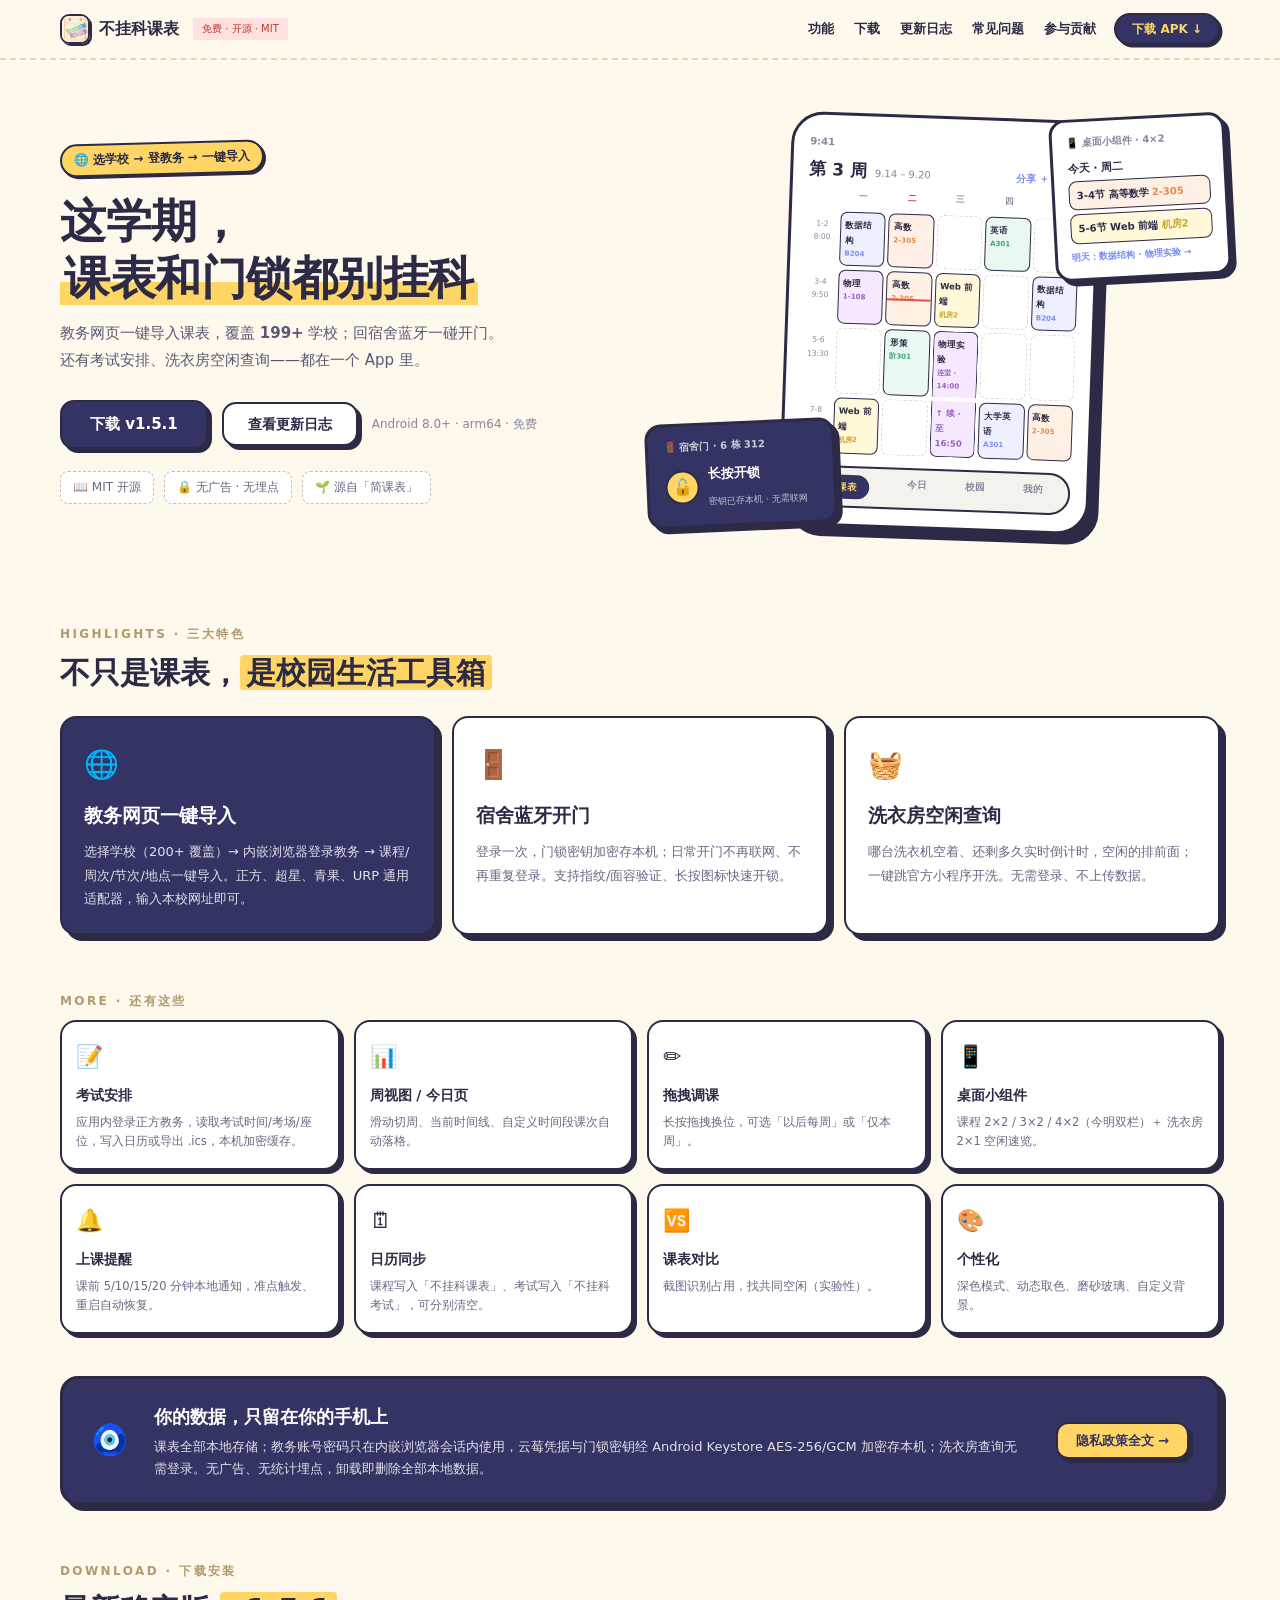
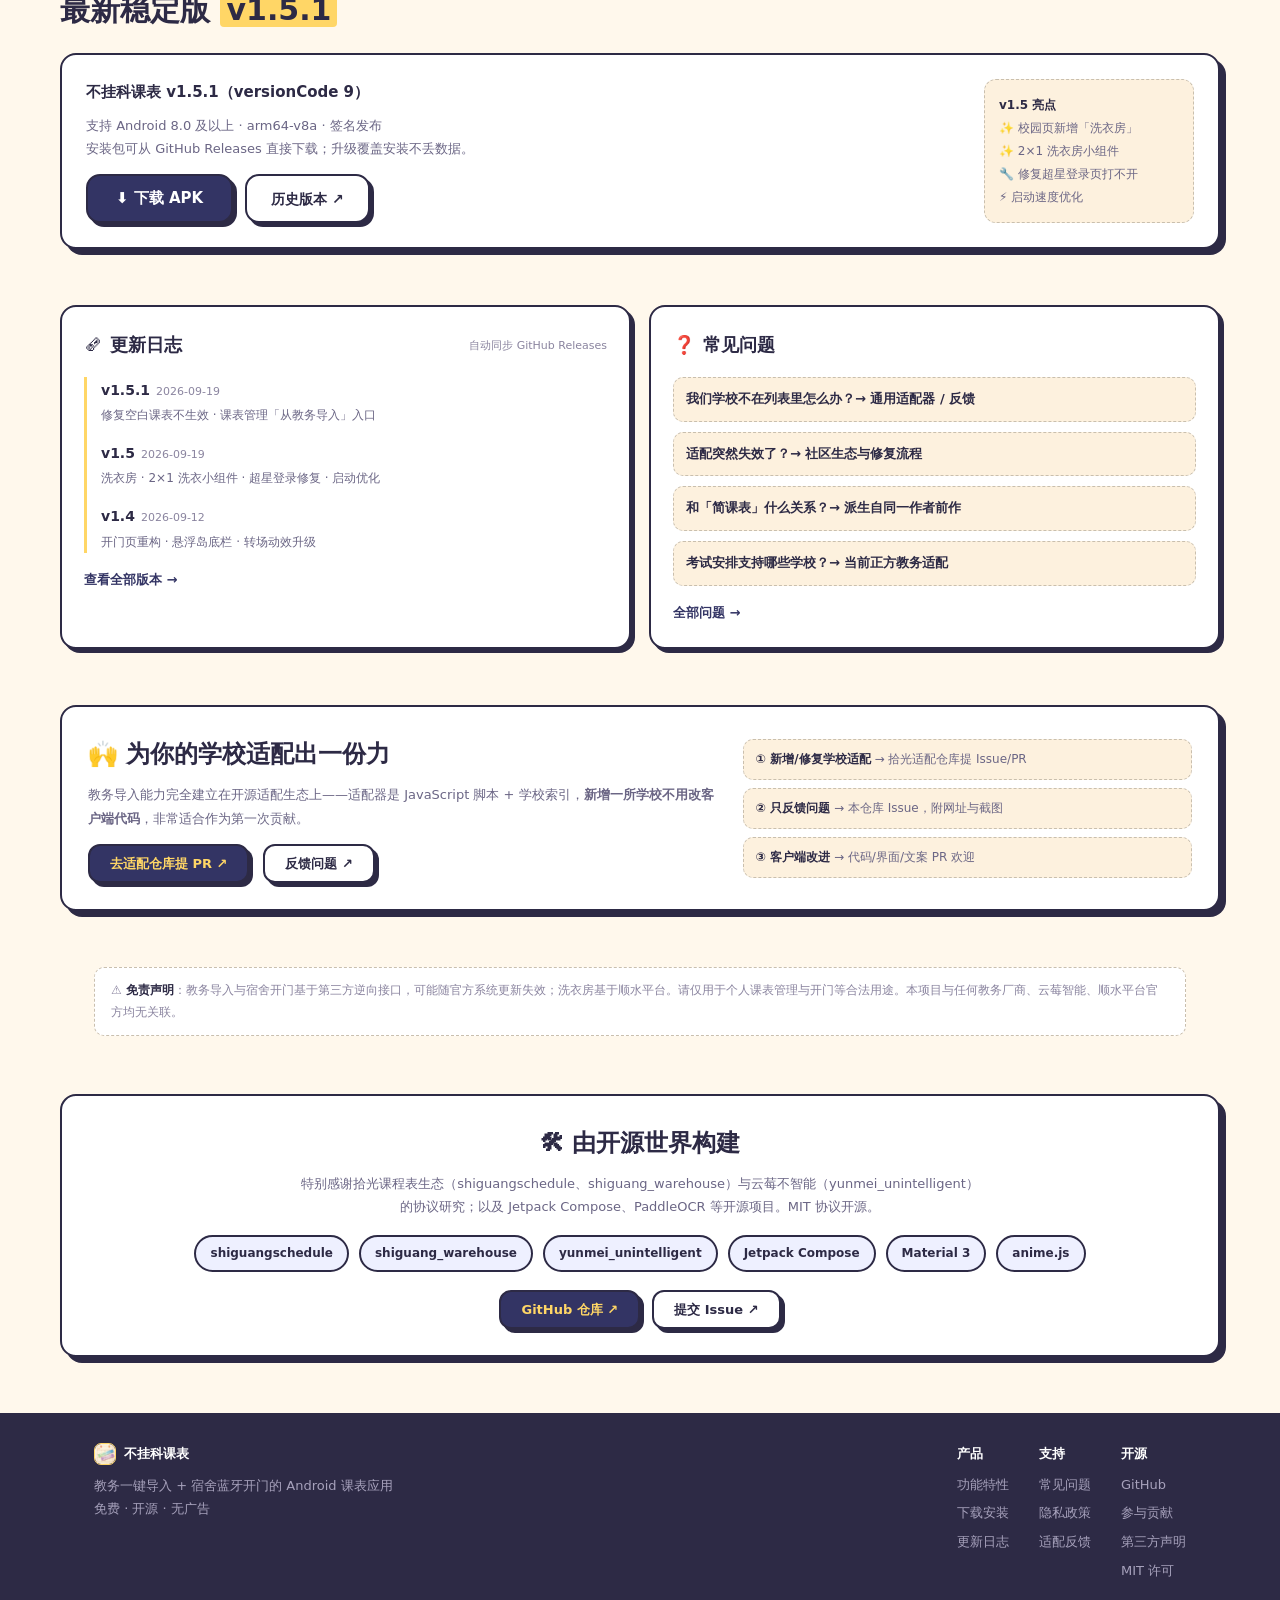
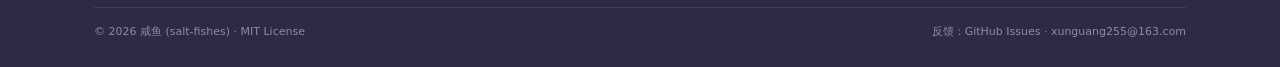
==== website/index.html @ 6c69425f "fix(website): 入场动画顺序修复——弃用 v4 Timeline，改 anime.animate 分组编排 - 实测 createTimeline 子动画不自动播放：页面空白 2s 后被兜" ====
<!DOCTYPE html>
<html lang="zh-CN">
<head>
<meta charset="utf-8">
<meta name="viewport" content="width=device-width, initial-scale=1">
<title>不挂科课表 — 教务一键导入 + 宿舍蓝牙开门的 Android 课表应用</title>
<meta name="description" content="不挂科课表：选学校、登教务、一键导入课表（200+ 学校），宿舍蓝牙开门、考试安排、洗衣房空闲查询。免费开源，无广告无埋点，数据只留在你的手机上。">
<meta property="og:title" content="不挂科课表 — 课表和门锁都别挂科">
<meta property="og:description" content="教务网页一键导入 + 宿舍蓝牙开门 + 洗衣房/考试安排。免费开源的 Android 课表应用。">
<meta property="og:type" content="website">
<meta name="theme-color" content="#333464">
<link rel="icon" type="image/png" href="assets/img/icon-192.png?v=2">
<link rel="apple-touch-icon" href="assets/img/icon-192.png?v=2">
<link rel="stylesheet" href="assets/css/main.css?v=2">
<script>if(!matchMedia('(prefers-reduced-motion: reduce)').matches){document.documentElement.classList.add('js-anim');setTimeout(function(){if(!window.__siteReady)document.documentElement.classList.remove('js-anim')},5000)}</script>
</head>
<body>

<!-- ===== 导航 ===== -->
<header class="nav">
  <div class="wrap nav-inner">
    <a class="logo" href="index.html">
      <img src="assets/img/icon-192.png?v=2" alt="不挂科课表图标" width="30" height="30">
      不挂科课表
    </a>
    <span class="badge-red">免费 · 开源 · MIT</span>
    <button class="nav-burger" id="navBurger" aria-label="打开菜单" aria-expanded="false">菜单</button>
    <nav class="nav-links" id="navLinks">
      <a href="#features">功能</a>
      <a href="#download">下载</a>
      <a href="changelog.html">更新日志</a>
      <a href="faq.html">常见问题</a>
      <a href="#contribute">参与贡献</a>
    </nav>
    <a class="btn btn-nav nav-cta" href="#download">下载 APK ↓</a>
  </div>
</header>

<main>
<!-- ===== Hero ===== -->
<section class="wrap hero">
  <div class="hero-copy">
    <span class="badge anim" id="heroBadge">🌐 选学校 → 登教务 → 一键导入</span>
    <h1 class="hero-title">
      <span class="anim" style="display:block">这学期，</span>
      <span class="anim" style="display:block"><span class="hl-pen">课表和门锁都别挂科</span></span>
    </h1>
    <p class="hero-desc anim">教务网页一键导入课表，覆盖 <strong data-count="200">200+</strong> 学校；回宿舍蓝牙一碰开门。<br>
      还有考试安排、洗衣房空闲查询——都在一个 App 里。</p>
    <div class="hero-cta anim">
      <a class="btn btn-primary" href="https://github.com/salt-fishes/buguake-timetable/releases/latest" data-latest-download>下载 v1.5.1</a>
      <a class="btn" href="changelog.html">查看更新日志</a>
      <span class="hero-note">Android 8.0+ · arm64 · 免费</span>
    </div>
    <div class="hero-chips anim">
      <span class="chip">📖 MIT 开源</span>
      <span class="chip">🔒 无广告 · 无埋点</span>
      <span class="chip">🌱 源自「简课表」</span>
    </div>
  </div>

  <div class="hero-art">
    <!-- 大手机 · 周视图 -->
    <div class="phone anim" id="heroPhone" aria-hidden="true">
      <div class="phone-status"><span>9:41</span><span>📶 🔋</span></div>
      <div class="phone-head">
        <span class="phone-week">第 3 周</span>
        <span class="phone-date">9.14 – 9.20</span>
        <span class="phone-tools">分享 ＋ 周次 ▾</span>
      </div>
      <div class="pg-row pg-head" style="margin-bottom:6px">
        <span></span><span>一</span><span><b>二</b></span><span>三</span><span>四</span><span>五</span>
      </div>
      <div class="phone-grid">
        <div class="pg-row">
          <span class="pg-axis">1-2<br>8:00</span>
          <span class="pg-cell pg-blue">数据结构<small>B204</small></span>
          <span class="pg-cell pg-orange">高数<small>2-305</small></span>
          <span class="pg-cell pg-empty"></span>
          <span class="pg-cell pg-green">英语<small>A301</small></span>
          <span class="pg-cell pg-empty"></span>
        </div>
        <div class="pg-row">
          <span class="pg-axis">3-4<br>9:50</span>
          <span class="pg-cell pg-purple">物理<small>1-108</small></span>
          <span class="pg-cell pg-orange">高数<i class="pg-now"></i><small>2-305</small></span>
          <span class="pg-cell pg-yellow">Web 前端<small>机房2</small></span>
          <span class="pg-cell pg-empty"></span>
          <span class="pg-cell pg-blue">数据结构<small>B204</small></span>
        </div>
        <div class="pg-row">
          <span class="pg-axis">5-6<br>13:30</span>
          <span class="pg-cell pg-empty"></span>
          <span class="pg-cell pg-green">形策<small>阶301</small></span>
          <span class="pg-cell pg-purple pg-cont-top">物理实验<small>连堂 · 14:00</small></span>
          <span class="pg-cell pg-empty"></span>
          <span class="pg-cell pg-empty"></span>
        </div>
        <div class="pg-row">
          <span class="pg-axis">7-8<br>15:20</span>
          <span class="pg-cell pg-yellow">Web 前端<small>机房2</small></span>
          <span class="pg-cell pg-empty"></span>
          <span class="pg-cell pg-purple pg-cont-bot">↑ 续 · 至 16:50</span>
          <span class="pg-cell pg-blue">大学英语<small>A301</small></span>
          <span class="pg-cell pg-orange">高数<small>2-305</small></span>
        </div>
      </div>
      <div class="phone-tabs">
        <span class="on">课表</span><span>今日</span><span>校园</span><span>我的</span>
      </div>
    </div>

    <!-- 悬浮：桌面小组件 -->
    <aside class="float-card float-widget anim" id="heroWidget" aria-hidden="true">
      <div class="fw-label">📱 桌面小组件 · 4×2</div>
      <div class="fw-day">今天 · 周二</div>
      <div class="fw-course pg-orange">3-4节 高等数学 <span style="color:var(--c-orange-fg)">2-305</span></div>
      <div class="fw-course pg-yellow">5-6节 Web 前端 <span style="color:var(--c-yellow-fg)">机房2</span></div>
      <div class="fw-more">明天：数据结构 · 物理实验 →</div>
    </aside>

    <!-- 悬浮：蓝牙开门 -->
    <aside class="float-card float-door anim" id="heroDoor" aria-hidden="true">
      <div class="fd-label">🚪 宿舍门 · 6 栋 312</div>
      <div class="fd-row">
        <span class="fd-icon">🔓</span>
        <span>
          <span class="fd-title">长按开锁</span><br>
          <span class="fd-sub">密钥已存本机 · 无需联网</span>
        </span>
      </div>
    </aside>
  </div>
</section>

<!-- ===== 三大特色 ===== -->
<section class="wrap section" id="features">
  <p class="eyebrow anim">HIGHLIGHTS · 三大特色</p>
  <h2 class="h2 anim">不只是课表，<span class="mark">是校园生活工具箱</span></h2>
  <div class="hl-grid">
    <article class="hl-card sticker sticker-lg main anim">
      <div class="icon">🌐</div>
      <h3>教务网页一键导入</h3>
      <p>选择学校（200+ 覆盖）→ 内嵌浏览器登录教务 → 课程/周次/节次/地点一键导入。正方、超星、青果、URP 通用适配器，输入本校网址即可。</p>
    </article>
    <article class="hl-card sticker sticker-lg anim">
      <div class="icon">🚪</div>
      <h3>宿舍蓝牙开门</h3>
      <p>登录一次，门锁密钥加密存本机；日常开门不再联网、不再重复登录。支持指纹/面容验证、长按图标快速开锁。</p>
    </article>
    <article class="hl-card sticker sticker-lg anim">
      <div class="icon">🧺</div>
      <h3>洗衣房空闲查询</h3>
      <p>哪台洗衣机空着、还剩多久实时倒计时，空闲的排前面；一键跳官方小程序开洗。无需登录、不上传数据。</p>
    </article>
  </div>
</section>

<!-- ===== 更多功能 ===== -->
<section class="wrap section">
  <p class="eyebrow anim">MORE · 还有这些</p>
  <div class="feat-grid">
    <article class="feat sticker anim"><div class="icon">📝</div><h3>考试安排</h3>
      <p>应用内登录正方教务，读取考试时间/考场/座位，写入日历或导出 .ics，本机加密缓存。</p></article>
    <article class="feat sticker anim"><div class="icon">📊</div><h3>周视图 / 今日页</h3>
      <p>滑动切周、当前时间线、自定义时间段课次自动落格。</p></article>
    <article class="feat sticker anim"><div class="icon">✏️</div><h3>拖拽调课</h3>
      <p>长按拖拽换位，可选「以后每周」或「仅本周」。</p></article>
    <article class="feat sticker anim"><div class="icon">📱</div><h3>桌面小组件</h3>
      <p>课程 2×2 / 3×2 / 4×2（今明双栏）＋ 洗衣房 2×1 空闲速览。</p></article>
    <article class="feat sticker anim"><div class="icon">🔔</div><h3>上课提醒</h3>
      <p>课前 5/10/15/20 分钟本地通知，准点触发、重启自动恢复。</p></article>
    <article class="feat sticker anim"><div class="icon">🗓</div><h3>日历同步</h3>
      <p>课程写入「不挂科课表」、考试写入「不挂科考试」，可分别清空。</p></article>
    <article class="feat sticker anim"><div class="icon">🆚</div><h3>课表对比</h3>
      <p>截图识别占用，找共同空闲（实验性）。</p></article>
    <article class="feat sticker anim"><div class="icon">🎨</div><h3>个性化</h3>
      <p>深色模式、动态取色、磨砂玻璃、自定义背景。</p></article>
  </div>

  <!-- 隐私横幅 -->
  <div class="privacy-band anim">
    <div class="icon">🧿</div>
    <div class="pb-body">
      <h3>你的数据，只留在你的手机上</h3>
      <p>课表全部本地存储；教务账号密码只在内嵌浏览器会话内使用，云莓凭据与门锁密钥经 Android Keystore AES-256/GCM 加密存本机；洗衣房查询无需登录。无广告、无统计埋点，卸载即删除全部本地数据。</p>
    </div>
    <a class="btn" href="privacy.html">隐私政策全文 →</a>
  </div>
</section>

<!-- ===== 下载 ===== -->
<section class="wrap section" id="download">
  <p class="eyebrow anim">DOWNLOAD · 下载安装</p>
  <h2 class="h2 anim">最新稳定版 <span class="ver-badge" data-latest-badge>v1.5.1</span></h2>
  <div class="dl-card sticker sticker-lg anim">
    <div class="dl-main">
      <p class="dl-title">不挂科课表 <span data-latest-text>v1.5.1</span>（versionCode 9）</p>
      <p class="dl-desc">支持 Android 8.0 及以上 · arm64-v8a · 签名发布<br>
        安装包可从 GitHub Releases 直接下载；升级覆盖安装不丢数据。</p>
      <div class="dl-actions">
        <a class="btn btn-primary" href="https://github.com/salt-fishes/buguake-timetable/releases/latest" data-latest-download>⬇ 下载 APK</a>
        <a class="btn" href="https://github.com/salt-fishes/buguake-timetable/releases">历史版本 ↗</a>
      </div>
    </div>
    <aside class="dl-notes">
      <b>v1.5 亮点</b><br>
      ✨ 校园页新增「洗衣房」<br>
      ✨ 2×1 洗衣房小组件<br>
      🔧 修复超星登录页打不开<br>
      ⚡ 启动速度优化
    </aside>
  </div>
</section>

<!-- ===== 更新日志 + FAQ ===== -->
<section class="wrap section" id="changelog">
  <div class="duo">
    <div class="panel sticker anim">
      <div class="panel-head"><span class="icon">🗞</span><h3>更新日志</h3><span class="meta">自动同步 GitHub Releases</span></div>
      <div class="log-list" id="logPreview">
        <div class="log-item"><span class="ver">v1.5.1</span><span class="date">2026-09-19</span>
          <div class="desc">修复空白课表不生效 · 课表管理「从教务导入」入口</div></div>
        <div class="log-item"><span class="ver">v1.5</span><span class="date">2026-09-19</span>
          <div class="desc">洗衣房 · 2×1 洗衣小组件 · 超星登录修复 · 启动优化</div></div>
        <div class="log-item"><span class="ver">v1.4</span><span class="date">2026-09-12</span>
          <div class="desc">开门页重构 · 悬浮岛底栏 · 转场动效升级</div></div>
      </div>
      <a class="more-link" href="changelog.html">查看全部版本 →</a>
    </div>

    <div class="panel sticker anim">
      <div class="panel-head"><span class="icon">❓</span><h3>常见问题</h3></div>
      <div class="faq-mini">
        <a class="q" href="faq.html#q1">我们学校不在列表里怎么办？→ 通用适配器 / 反馈</a>
        <a class="q" href="faq.html#q2">适配突然失效了？→ 社区生态与修复流程</a>
        <a class="q" href="faq.html#q3">和「简课表」什么关系？→ 派生自同一作者前作</a>
        <a class="q" href="faq.html#q6">考试安排支持哪些学校？→ 当前正方教务适配</a>
      </div>
      <a class="more-link" href="faq.html">全部问题 →</a>
    </div>
  </div>
</section>

<!-- ===== 参与贡献 ===== -->
<section class="wrap section" id="contribute">
  <div class="contribute sticker sticker-lg anim">
    <div class="contribute-inner">
      <div class="contribute-copy">
        <h2>🙌 为你的学校适配出一份力</h2>
        <p>教务导入能力完全建立在开源适配生态上——适配器是 JavaScript 脚本 + 学校索引，<strong>新增一所学校不用改客户端代码</strong>，非常适合作为第一次贡献。</p>
        <div class="hero-cta">
          <a class="btn btn-primary btn-sm" href="https://github.com/XingHeYuZhuan/shiguang_warehouse" style="color:var(--hl)">去适配仓库提 PR ↗</a>
          <a class="btn btn-sm" href="https://github.com/salt-fishes/buguake-timetable/issues">反馈问题 ↗</a>
        </div>
      </div>
      <div class="contribute-steps">
        <div class="step"><b>① 新增/修复学校适配</b> → 拾光适配仓库提 Issue/PR</div>
        <div class="step"><b>② 只反馈问题</b> → 本仓库 Issue，附网址与截图</div>
        <div class="step"><b>③ 客户端改进</b> → 代码/界面/文案 PR 欢迎</div>
      </div>
    </div>
  </div>
</section>

<!-- ===== 免责声明 ===== -->
<section class="wrap" style="padding-top:34px">
  <p class="disclaimer anim">⚠️ <b>免责声明</b>：教务导入与宿舍开门基于第三方逆向接口，可能随官方系统更新失效；洗衣房基于顺水平台。请仅用于个人课表管理与开门等合法用途。本项目与任何教务厂商、云莓智能、顺水平台官方均无关联。</p>
</section>

<!-- ===== 开源致谢 ===== -->
<section class="wrap section" id="about">
  <div class="credits-card sticker sticker-lg anim">
    <h2>🛠 由开源世界构建</h2>
    <p>特别感谢拾光课程表生态（shiguangschedule、shiguang_warehouse）与云莓不智能（yunmei_unintelligent）的协议研究；以及 Jetpack Compose、PaddleOCR 等开源项目。MIT 协议开源。</p>
    <div class="credit-chips">
      <a href="https://github.com/XingHeYuZhuan/shiguangschedule" target="_blank" rel="noopener">shiguangschedule</a>
      <a href="https://github.com/XingHeYuZhuan/shiguang_warehouse" target="_blank" rel="noopener">shiguang_warehouse</a>
      <a href="https://github.com/zxy19/yunmei_unintelligent" target="_blank" rel="noopener">yunmei_unintelligent</a>
      <span>Jetpack Compose</span><span>Material 3</span><span>anime.js</span>
    </div>
    <div class="credits-actions">
      <a class="btn btn-primary btn-sm" href="https://github.com/salt-fishes/buguake-timetable">GitHub 仓库 ↗</a>
      <a class="btn btn-sm" href="https://github.com/salt-fishes/buguake-timetable/issues">提交 Issue ↗</a>
    </div>
  </div>
</section>
</main>

<!-- ===== 页脚 ===== -->
<footer class="footer">
  <div class="wrap">
    <div class="footer-grid">
      <div class="footer-brand">
        <div class="name"><img src="assets/img/icon-192.png?v=2" alt="">不挂科课表</div>
        <p>教务一键导入 + 宿舍蓝牙开门的 Android 课表应用<br>免费 · 开源 · 无广告</p>
      </div>
      <div class="footer-col"><b>产品</b>
        <a href="#features">功能特性</a><a href="#download">下载安装</a><a href="changelog.html">更新日志</a>
      </div>
      <div class="footer-col"><b>支持</b>
        <a href="faq.html">常见问题</a><a href="privacy.html">隐私政策</a><a href="https://github.com/salt-fishes/buguake-timetable/issues">适配反馈</a>
      </div>
      <div class="footer-col"><b>开源</b>
        <a href="https://github.com/salt-fishes/buguake-timetable">GitHub</a><a href="#contribute">参与贡献</a>
        <a href="https://github.com/salt-fishes/buguake-timetable/blob/main/THIRD_PARTY_NOTICES.md">第三方声明</a>
        <a href="https://github.com/salt-fishes/buguake-timetable/blob/main/LICENSE">MIT 许可</a>
      </div>
    </div>
    <div class="footer-bottom">
      <span>© 2026 咸鱼 (salt-fishes) · MIT License</span>
      <span>反馈：GitHub Issues · <a href="mailto:xunguang255@163.com">xunguang255@163.com</a></span>
    </div>
  </div>
</footer>

<script src="assets/js/anime.min.js?v=4.5.0"></script>
<script src="assets/js/main.js?v=4"></script>
</body>
</html>
---- website/assets/css/main.css ----
/* 不挂科课表 官网 · 校园贴纸风设计系统
   token 与组件规范见 docs/superpowers/specs/2026-09-23-buguake-website-design.md §3 */
:root {
  --paper: #fff8ec;
  --paper-2: #fdf1de;
  --ink: #2d2a45;
  --brand: #333464;
  --hl: #ffd666;
  --dim: #6b6685;
  --faint: #8a849f;
  --card: #ffffff;
  --line-soft: #c9bfae;
  --red: #c0392b;

  --c-blue-bg: #eef0ff;   --c-blue-fg: #7c8df0;
  --c-orange-bg: #fff0e6; --c-orange-fg: #e8894a;
  --c-green-bg: #e9f8f1;  --c-green-fg: #3ba57a;
  --c-purple-bg: #f6e9ff; --c-purple-fg: #9a5ec9;
  --c-yellow-bg: #fff9d9; --c-yellow-fg: #c9a227;

  --border-w: 2.5px;
  --shadow: 4px 4px 0 var(--ink);
  --shadow-lg: 6px 6px 0 var(--ink);
  --radius: 16px;
  --font: system-ui, -apple-system, "PingFang SC", "Microsoft YaHei", sans-serif;
}

* { box-sizing: border-box; }
html { scroll-behavior: smooth; }
body {
  margin: 0;
  background: var(--paper);
  color: var(--ink);
  font: 15px/1.75 var(--font);
  -webkit-text-size-adjust: 100%;
  overflow-x: hidden;
}
a { color: inherit; text-decoration: none; }
img { max-width: 100%; display: block; }
strong { font-weight: 800; }

.wrap { max-width: 1160px; margin: 0 auto; padding: 0 34px; }
.section { padding: 46px 0 10px; }

/* ---------- 文字角色 ---------- */
.eyebrow {
  font-size: 12px; font-weight: 800; letter-spacing: .2em;
  color: #b09a6e; margin: 0 0 8px;
}
.h2 { font-size: 30px; font-weight: 900; line-height: 1.3; margin: 0 0 24px; }
.h2 .mark { background: var(--hl); padding: 0 6px; border-radius: 4px; }
.sub { color: var(--dim); font-size: 14px; margin: 6px 0 0; }
.dim { color: var(--dim); }
.faint { color: var(--faint); font-size: 12px; }
.hl-pen {
  background: linear-gradient(transparent 58%, var(--hl) 58%);
  padding: 0 4px;
}

/* ---------- 贴纸组件 ---------- */
.sticker {
  background: var(--card);
  border: var(--border-w) solid var(--ink);
  border-radius: var(--radius);
  box-shadow: var(--shadow);
}
.sticker-lg { box-shadow: var(--shadow-lg); }
.badge {
  display: inline-flex; align-items: center; gap: 6px;
  font-size: 12px; font-weight: 800;
  background: var(--hl); color: var(--ink);
  border: 2px solid var(--ink); border-radius: 99px;
  padding: 4px 12px;
  box-shadow: 2px 2px 0 var(--ink);
  transform: rotate(-1.5deg);
  white-space: nowrap;
}
.badge-red { background: #ffe1e1; color: var(--red); font-size: 10px; padding: 2px 9px; box-shadow: none; border-width: 1.5px; transform: none; }

.btn {
  display: inline-flex; align-items: center; justify-content: center; gap: 6px;
  font-weight: 900; cursor: pointer; user-select: none;
  border: var(--border-w) solid var(--ink); border-radius: 14px;
  padding: 13px 24px; font-size: 14px; line-height: 1;
  box-shadow: var(--shadow); background: var(--card); color: var(--ink);
  transition: transform .15s ease, box-shadow .15s ease;
}
.btn:hover { transform: translateY(-2px); box-shadow: 6px 6px 0 var(--ink); }
.btn:active { transform: translateY(1px) scale(.97); box-shadow: 2px 2px 0 var(--ink); }
.btn-primary { background: var(--brand); color: #fff; font-size: 15px; padding: 15px 28px; }
.btn-nav {
  padding: 8px 16px; font-size: 12px; border-width: 2px;
  background: var(--brand); color: var(--hl); border-radius: 99px;
  box-shadow: 2.5px 2.5px 0 var(--ink);
}
.btn-sm { padding: 11px 20px; font-size: 13px; border-width: 2px; border-radius: 12px; }

/* ---------- 导航 ---------- */
.nav {
  position: sticky; top: 0; z-index: 50;
  background: rgba(255, 248, 236, .94);
  backdrop-filter: blur(6px);
  border-bottom: 2px dashed #e5d5b8;
}
.nav-inner {
  display: flex; align-items: center; gap: 14px;
  padding: 13px 0;
}
.logo { display: flex; align-items: center; gap: 9px; font-weight: 900; font-size: 16px; }
.logo img {
  width: 30px; height: 30px; border-radius: 9px;
  border: 2px solid var(--ink); box-shadow: 2px 2px 0 var(--ink);
}
.nav-links { margin-left: auto; display: flex; gap: 20px; font-size: 13px; font-weight: 700; }
.nav-links a { position: relative; padding: 2px 0; }
.nav-links a:hover { color: var(--brand); }
.nav-links a::after {
  content: ""; position: absolute; left: 0; right: 100%; bottom: -2px; height: 7px;
  background: var(--hl); z-index: -1; transition: right .25s ease;
}
.nav-links a:hover::after { right: 0; }
.nav-cta { margin-left: 4px; }
.nav-burger { display: none; }

/* ---------- Hero ---------- */
.hero { display: flex; gap: 40px; align-items: center; padding: 56px 0 48px; }
.hero-copy { flex: 1; min-width: 0; }
.hero-title {
  font-size: clamp(34px, 4.2vw, 46px); font-weight: 900;
  line-height: 1.22; letter-spacing: -.01em; margin: 18px 0 14px;
}
.hero-desc { font-size: 15px; color: #5b5675; line-height: 1.8; margin: 0 0 26px; max-width: 460px; }
.hero-cta { display: flex; gap: 14px; align-items: center; flex-wrap: wrap; }
.hero-note { font-size: 12px; color: var(--faint); }
.hero-chips { display: flex; gap: 10px; margin-top: 22px; flex-wrap: wrap; font-size: 12px; color: var(--dim); }
.chip {
  background: var(--card); border: 1.5px dashed var(--line-soft);
  padding: 5px 12px; border-radius: 8px;
}

/* Hero 右侧组合 */
.hero-art { flex: 1; position: relative; display: flex; justify-content: center; min-width: 0; }
.phone {
  width: 310px; max-width: 100%;
  background: var(--card);
  border: 3.5px solid var(--ink); border-radius: 32px;
  box-shadow: 10px 10px 0 var(--ink);
  padding: 18px 16px 16px; transform: rotate(2deg);
  position: relative; z-index: 2;
}
.phone-status { display: flex; justify-content: space-between; font-size: 10px; font-weight: 800; color: var(--faint); margin-bottom: 4px; }
.phone-head { display: flex; align-items: baseline; gap: 8px; margin-bottom: 4px; }
.phone-week { font-size: 17px; font-weight: 900; }
.phone-date { font-size: 10px; color: var(--faint); }
.phone-tools { margin-left: auto; font-size: 10px; color: var(--c-blue-fg); font-weight: 800; }
.phone-grid { display: flex; flex-direction: column; gap: 4px; margin-top: 8px; }
.pg-row { display: grid; grid-template-columns: 30px repeat(5, 1fr); gap: 3px; }
.pg-head { font-size: 8.5px; text-align: center; color: var(--faint); font-weight: 800; margin-bottom: 6px; }
.pg-head b { color: var(--red); }
.pg-axis { font-size: 7.5px; color: var(--faint); text-align: center; padding-top: 6px; }
.pg-cell {
  border: 1.5px solid var(--ink); border-radius: 7px;
  padding: 5px 4px; font-size: 8.5px; font-weight: 800; position: relative;
  overflow: hidden;
}
.pg-cell small { display: block; font-weight: 700; }
.pg-empty { border: 1.5px dashed #e0d8c8; background: transparent; }
.pg-blue { background: var(--c-blue-bg); }   .pg-blue small { color: var(--c-blue-fg); }
.pg-orange { background: var(--c-orange-bg); } .pg-orange small { color: var(--c-orange-fg); }
.pg-green { background: var(--c-green-bg); } .pg-green small { color: var(--c-green-fg); }
.pg-purple { background: var(--c-purple-bg); } .pg-purple small { color: var(--c-purple-fg); }
.pg-yellow { background: var(--c-yellow-bg); } .pg-yellow small { color: var(--c-yellow-fg); }
.pg-cont-top { border-bottom: none; border-radius: 7px 7px 0 0; }
.pg-cont-bot { border-top: none; border-radius: 0 0 7px 7px; color: var(--c-purple-fg); }
.pg-now { position: absolute; left: 0; right: 0; top: 50%; height: 2px; background: #e05252; }
.phone-tabs {
  margin-top: 12px; background: #f4f2ec; border: 2px solid var(--ink);
  border-radius: 99px; display: flex; justify-content: space-around;
  padding: 7px 6px; font-size: 9.5px; font-weight: 800; color: var(--faint);
}
.phone-tabs .on { background: var(--brand); color: var(--hl); padding: 4px 12px; border-radius: 99px; }

.float-card { position: absolute; z-index: 3; }
.float-widget {
  top: 0; right: -8px; width: 176px;
  background: var(--card); border: 3px solid var(--ink); border-radius: 16px;
  box-shadow: 5px 5px 0 var(--ink); padding: 12px 14px; transform: rotate(-3deg);
}
.float-widget .fw-label { font-size: 10px; font-weight: 900; color: var(--faint); display: flex; gap: 5px; align-items: center; margin-bottom: 7px; }
.float-widget .fw-day { font-size: 11px; font-weight: 800; margin-bottom: 3px; }
.fw-course {
  border: 1.5px solid var(--ink); border-radius: 8px;
  padding: 5px 7px; font-size: 10px; font-weight: 800; margin-bottom: 4px;
}
.fw-more { margin-top: 6px; font-size: 9px; color: var(--c-blue-fg); font-weight: 800; }

.float-door {
  bottom: 4px; left: -14px; width: 190px;
  background: var(--brand); color: #fff;
  border: 3px solid var(--ink); border-radius: 16px;
  box-shadow: 5px 5px 0 var(--ink); padding: 12px 16px; transform: rotate(-2.5deg);
}
.float-door .fd-label { font-size: 10px; font-weight: 900; opacity: .75; margin-bottom: 5px; }
.fd-row { display: flex; align-items: center; gap: 9px; }
.fd-icon {
  width: 34px; height: 34px; border-radius: 50%;
  background: var(--hl); border: 2px solid var(--ink);
  display: flex; align-items: center; justify-content: center; font-size: 16px;
}
.fd-title { font-size: 13px; font-weight: 900; }
.fd-sub { font-size: 9px; opacity: .7; }

/* ---------- 三大特色 ---------- */
.hl-grid { display: flex; gap: 16px; }
.hl-card { flex: 1; padding: 22px; }
.hl-card .icon { font-size: 28px; margin-bottom: 10px; }
.hl-card h3 { font-size: 19px; font-weight: 900; margin: 0 0 8px; }
.hl-card p { margin: 0; font-size: 13px; line-height: 1.8; color: var(--dim); }
.hl-card.main { background: var(--brand); color: #fff; }
.hl-card.main p { color: rgba(255, 255, 255, .85); }

/* ---------- 功能网格 ---------- */
.feat-grid { display: grid; grid-template-columns: repeat(4, 1fr); gap: 14px; }
.feat { padding: 16px 14px; border-width: 2.5px; box-shadow: var(--shadow); }
.feat .icon { font-size: 22px; margin-bottom: 7px; }
.feat h3 { font-size: 14px; font-weight: 900; margin: 0 0 5px; }
.feat p { margin: 0; font-size: 11.5px; line-height: 1.7; color: var(--dim); }

/* ---------- 隐私横幅 ---------- */
.privacy-band {
  margin-top: 42px; background: var(--brand); color: #fff;
  border: 3px solid var(--ink); border-radius: 18px;
  box-shadow: var(--shadow-lg); padding: 22px 28px;
  display: flex; gap: 26px; align-items: center;
}
.privacy-band .icon { font-size: 30px; }
.privacy-band .pb-body { flex: 1; }
.privacy-band h3 { font-size: 18px; font-weight: 900; margin: 0 0 4px; }
.privacy-band p { margin: 0; font-size: 13px; opacity: .85; line-height: 1.7; }
.privacy-band .btn {
  background: var(--hl); color: var(--brand); white-space: nowrap;
  border-width: 2px; border-radius: 12px; padding: 10px 18px; font-size: 13px;
}

/* ---------- 下载 ---------- */
.dl-card { padding: 24px; display: flex; gap: 24px; align-items: center; }
.dl-main { flex: 1; }
.dl-title { font-size: 15px; font-weight: 900; margin: 0 0 8px; }
.dl-desc { font-size: 13px; color: var(--dim); line-height: 1.8; margin: 0 0 14px; }
.dl-actions { display: flex; gap: 12px; flex-wrap: wrap; }
.dl-notes {
  width: 210px; flex-shrink: 0;
  background: var(--paper-2); border: 1.5px dashed var(--line-soft);
  border-radius: 12px; padding: 14px; font-size: 12px; color: var(--dim); line-height: 1.9;
}
.dl-notes b { color: var(--ink); }
.ver-badge { background: var(--hl); padding: 0 6px; border-radius: 4px; }

/* ---------- 双栏（更新日志 / FAQ 预览） ---------- */
.duo { display: flex; gap: 18px; }
.duo > * { flex: 1; min-width: 0; }
.panel { padding: 22px; border-width: 2.5px; box-shadow: var(--shadow); }
.panel-head { display: flex; align-items: center; gap: 8px; margin-bottom: 16px; }
.panel-head .icon { font-size: 18px; }
.panel-head h3 { font-size: 18px; font-weight: 900; margin: 0; }
.panel-head .meta { margin-left: auto; font-size: 11px; color: var(--faint); }
.log-list { border-left: 3px solid var(--hl); padding-left: 14px; display: flex; flex-direction: column; gap: 14px; }
.log-item .ver { font-size: 14px; font-weight: 900; }
.log-item .date { font-size: 11px; color: var(--faint); font-weight: 400; margin-left: 6px; }
.log-item .desc { font-size: 12px; color: var(--dim); margin-top: 2px; }
.more-link { display: inline-block; margin-top: 16px; font-size: 13px; font-weight: 800; color: var(--brand); }
.more-link:hover { text-decoration: underline; text-decoration-color: var(--hl); text-decoration-thickness: 3px; text-underline-offset: 3px; }

.faq-mini { display: flex; flex-direction: column; gap: 10px; }
.faq-mini .q {
  background: var(--paper-2); border: 1.5px dashed var(--line-soft);
  border-radius: 10px; padding: 10px 12px; font-size: 13px; font-weight: 800;
}

/* ---------- 参与贡献 ---------- */
.contribute { padding: 26px; }
.contribute-inner { display: flex; gap: 26px; align-items: center; }
.contribute-copy { flex: 1.4; }
.contribute-copy h2 { font-size: 24px; font-weight: 900; margin: 0 0 8px; }
.contribute-copy p { font-size: 13px; color: var(--dim); line-height: 1.8; margin: 0 0 14px; }
.contribute-steps { flex: 1; display: flex; flex-direction: column; gap: 8px; font-size: 12px; }
.step {
  background: var(--paper-2); border: 1.5px dashed var(--line-soft);
  border-radius: 10px; padding: 9px 12px; color: var(--dim);
}
.step b { color: var(--ink); }

/* ---------- 免责 / 致谢 ---------- */
.disclaimer {
  font-size: 12px; color: var(--faint);
  background: var(--card); border: 1.5px dashed var(--line-soft);
  border-radius: 10px; padding: 12px 16px; line-height: 1.8;
}
.disclaimer b { color: var(--ink); }

.credits-card { padding: 26px; text-align: center; }
.credits-card h2 { font-size: 24px; font-weight: 900; margin: 0 0 8px; }
.credits-card p { font-size: 13px; color: var(--dim); line-height: 1.8; max-width: 680px; margin: 0 auto 16px; }
.credit-chips { display: flex; gap: 10px; justify-content: center; flex-wrap: wrap; font-size: 12px; font-weight: 800; }
.credit-chips a, .credit-chips span {
  background: var(--c-blue-bg); border: 2px solid var(--ink);
  border-radius: 99px; padding: 6px 14px;
}
.credit-chips a:hover { background: var(--hl); }
.credits-actions { margin-top: 18px; display: flex; gap: 12px; justify-content: center; }
.credits-actions .btn-primary { color: var(--hl); }

/* ---------- 页脚 ---------- */
.footer { margin-top: 46px; background: var(--ink); color: #cfc9e3; padding: 30px 0 26px; font-size: 13px; }
.footer-grid { display: flex; gap: 30px; margin-bottom: 18px; }
.footer-brand { flex: 1; }
.footer-brand .name { font-weight: 900; color: #fff; display: flex; align-items: center; gap: 8px; margin-bottom: 8px; }
.footer-brand .name img { width: 22px; height: 22px; border-radius: 7px; border: 1.5px solid var(--hl); }
.footer-brand p { opacity: .75; line-height: 1.8; margin: 0; }
.footer-col b { display: block; color: #fff; font-weight: 800; margin-bottom: 8px; }
.footer-col a { display: block; opacity: .75; margin-bottom: 6px; }
.footer-col a:hover { opacity: 1; color: var(--hl); }
.footer-bottom {
  border-top: 1px solid rgba(255, 255, 255, .15); padding-top: 14px;
  display: flex; justify-content: space-between; gap: 12px; font-size: 11px; opacity: .6; flex-wrap: wrap;
}

/* ---------- 子页通用 ---------- */
.page-head { padding: 56px 0 8px; }
.page-head h1 { font-size: clamp(30px, 4vw, 40px); font-weight: 900; margin: 14px 0 8px; line-height: 1.25; }
.page-head p { color: var(--dim); margin: 0; max-width: 640px; }
.back-link { font-size: 13px; font-weight: 800; color: var(--brand); }
.back-link:hover { text-decoration: underline; text-decoration-color: var(--hl); text-decoration-thickness: 3px; }

/* FAQ 手风琴 */
.faq-list { display: flex; flex-direction: column; gap: 12px; padding-bottom: 20px; }
details.faq {
  background: var(--card); border: 2.5px solid var(--ink); border-radius: 14px;
  box-shadow: var(--shadow); overflow: hidden;
}
details.faq summary {
  cursor: pointer; list-style: none; user-select: none;
  padding: 15px 18px; font-weight: 800; font-size: 14.5px;
  display: flex; align-items: center; gap: 10px;
}
details.faq summary::-webkit-details-marker { display: none; }
details.faq summary::after {
  content: "+"; margin-left: auto; font-size: 18px; font-weight: 900;
  color: var(--brand); transition: transform .2s ease;
}
details.faq[open] summary::after { transform: rotate(45deg); }
details.faq .a {
  padding: 0 18px 16px; color: var(--dim); font-size: 14px; line-height: 1.85;
}
details.faq .a a { color: var(--brand); font-weight: 700; text-decoration: underline; text-decoration-color: var(--hl); text-decoration-thickness: 3px; text-underline-offset: 2px; }
details.faq .q-idx {
  width: 26px; height: 26px; flex-shrink: 0; border-radius: 8px;
  background: var(--hl); border: 2px solid var(--ink);
  display: flex; align-items: center; justify-content: center;
  font-size: 12px; font-weight: 900;
}

/* 更新日志时间线 */
.timeline { position: relative; padding: 8px 0 30px; }
.timeline::before {
  content: ""; position: absolute; left: 7px; top: 0; bottom: 0;
  width: 4px; background: var(--hl); border-radius: 2px;
  transform-origin: top;
}
.tl-item { position: relative; padding: 0 0 26px 34px; }
.tl-item::before {
  content: ""; position: absolute; left: 0; top: 6px;
  width: 18px; height: 18px; border-radius: 50%;
  background: var(--card); border: 3.5px solid var(--ink);
}
.tl-item .tl-ver { font-size: 17px; font-weight: 900; }
.tl-item .tl-date { font-size: 12px; color: var(--faint); margin-left: 8px; }
.tl-item .tl-src {
  font-size: 10px; font-weight: 800; color: var(--dim);
  background: var(--paper-2); border: 1px dashed var(--line-soft);
  border-radius: 99px; padding: 1px 8px; margin-left: 8px; vertical-align: 2px;
}
.tl-item ul { margin: 8px 0 0; padding-left: 20px; }
.tl-item li { font-size: 13.5px; color: var(--dim); line-height: 1.8; margin-bottom: 4px; }
.tl-item a.tl-link { font-size: 12px; font-weight: 800; color: var(--brand); }
.tl-loading { color: var(--faint); font-size: 14px; padding: 20px 0 40px; }

/* 隐私页 */
.pp { padding-bottom: 30px; max-width: 860px; }
.pp h2 { font-size: 20px; font-weight: 900; color: var(--brand); margin: 34px 0 10px; }
.pp h3 { font-size: 15.5px; font-weight: 800; margin: 20px 0 6px; }
.pp p, .pp li { font-size: 14.5px; color: var(--dim); line-height: 1.9; }
.pp ul, .pp ol { padding-left: 22px; }
.pp strong { color: var(--ink); }
.pp table { width: 100%; border-collapse: collapse; font-size: 13.5px; margin: 12px 0; }
.pp th, .pp td { border: 2px solid var(--ink); padding: 9px 12px; text-align: left; vertical-align: top; }
.pp th { background: var(--hl); font-weight: 900; }
.pp td { background: var(--card); color: var(--dim); }
.pp .pp-note {
  background: var(--paper-2); border: 1.5px dashed var(--line-soft);
  border-radius: 10px; padding: 12px 16px; font-size: 13px; color: var(--dim);
}
.pp .changelog-pp { list-style: none; padding-left: 0; }
.pp .changelog-pp li { border-left: 3px solid var(--hl); padding-left: 12px; margin-bottom: 8px; }

/* ---------- 动画挂载（JS 开启后隐藏，避免无 JS 白屏） ---------- */
.js-anim .anim { opacity: 0; }

/* 卡片悬停（reveal 动画完成后 JS 会清掉 inline transform，交还给这里） */
.hl-card, .feat, .panel, .dl-card, .contribute, .credits-card {
  transition: box-shadow .18s ease, transform .18s ease;
}
.hl-card:hover, .feat:hover, .panel:hover,
.dl-card:hover, .contribute:hover, .credits-card:hover {
  transform: translateY(-2px);
  box-shadow: 6px 6px 0 var(--ink);
}
details.faq { transition: box-shadow .18s ease; }
details.faq:hover { box-shadow: 6px 6px 0 var(--ink); }

/* 更新日志时间线黄线 draw-in（无 JS 时保持完整显示） */
.js-anim .timeline::before { transform: scaleY(0); }
.js-anim .timeline.drawn::before { transform: scaleY(1); transition: transform .7s ease; }

/* ---------- 响应式 ---------- */
@media (max-width: 1023px) {
  .hero { flex-direction: column; align-items: stretch; gap: 56px; padding-top: 40px; }
  .hero-desc { max-width: none; }
  .hero-art { margin-top: 8px; }
  .phone { transform: rotate(0); }
  .float-widget { right: max(0px, calc(50% - 210px)); }
  .float-door { left: max(0px, calc(50% - 210px)); }
  .hl-grid { flex-direction: column; }
  .feat-grid { grid-template-columns: repeat(2, 1fr); }
  .duo { flex-direction: column; }
  .dl-card { flex-direction: column; align-items: stretch; }
  .dl-notes { width: auto; }
  .contribute-inner { flex-direction: column; align-items: stretch; }
  .privacy-band { flex-direction: column; align-items: flex-start; gap: 14px; }
}
@media (max-width: 720px) {
  .wrap { padding: 0 18px; }
  .nav-links { display: none; }
  .nav-links.open {
    display: flex; flex-direction: column; gap: 4px;
    position: absolute; top: 100%; left: 0; right: 0;
    background: var(--paper); border-bottom: 2px dashed #e5d5b8;
    padding: 12px 18px 16px; margin: 0;
  }
  .nav-burger {
    display: inline-flex; margin-left: auto; font-size: 13px; font-weight: 800;
    background: var(--card); border: 2px solid var(--ink); border-radius: 99px;
    padding: 6px 14px; cursor: pointer; box-shadow: 2px 2px 0 var(--ink);
  }
  .nav-cta { display: none; }
  .hero-title { font-size: 32px; }
  .h2 { font-size: 24px; }
  .feat-grid { grid-template-columns: 1fr; }
  .btn, .btn-primary { width: 100%; }
  .hero-cta { flex-direction: column; align-items: stretch; }
  .hero-note { text-align: center; }
  /* 移动端：阴影减半、旋转归零 */
  .sticker, .feat, .panel { box-shadow: 3px 3px 0 var(--ink); }
  .phone { box-shadow: 6px 6px 0 var(--ink); border-width: 3px; width: 280px; }
  .float-widget { transform: rotate(0); width: 150px; right: 0; }
  .float-door { transform: rotate(0); width: 168px; left: 0; }
  .badge { transform: rotate(0); }
  .footer-grid { flex-wrap: wrap; }
  .footer-col { min-width: 120px; }
}

@media (prefers-reduced-motion: reduce) {
  html { scroll-behavior: auto; }
  * { transition: none !important; animation: none !important; }
  .js-anim .anim { opacity: 1 !important; transform: none !important; }
}
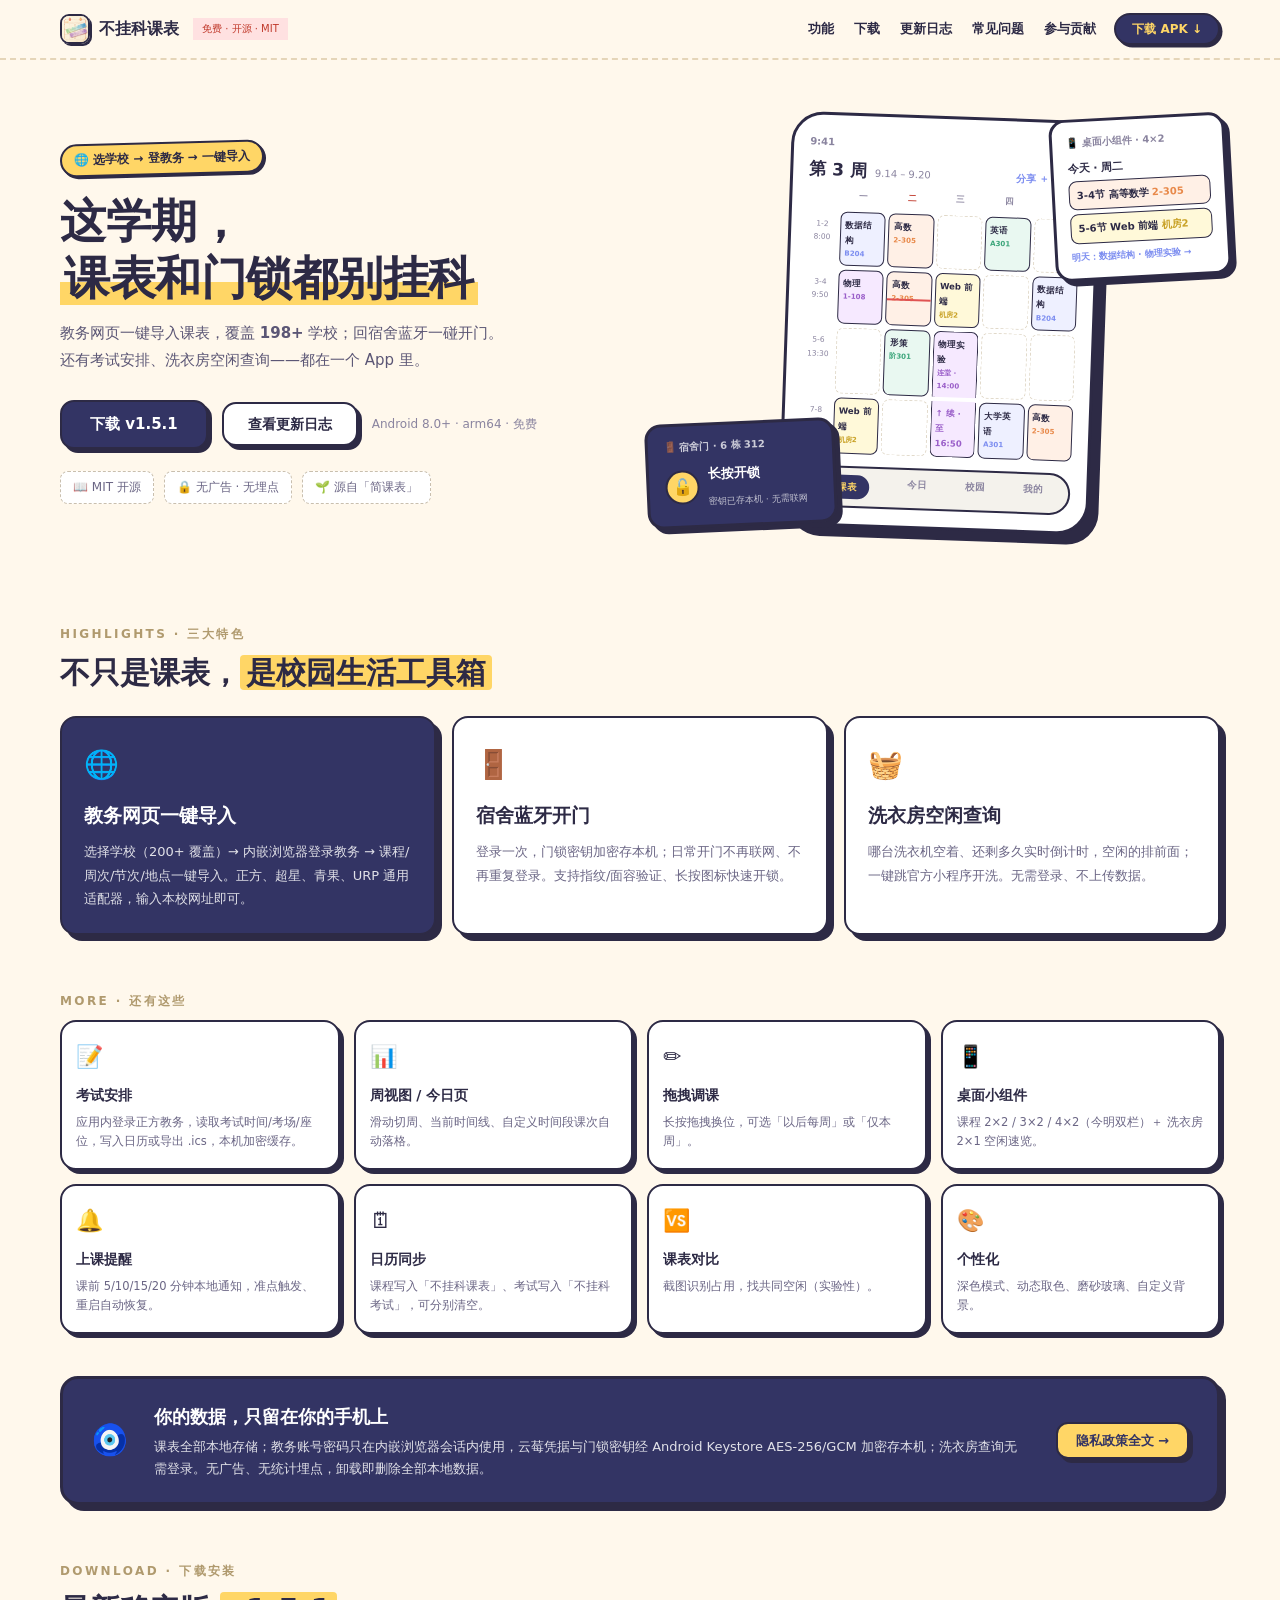
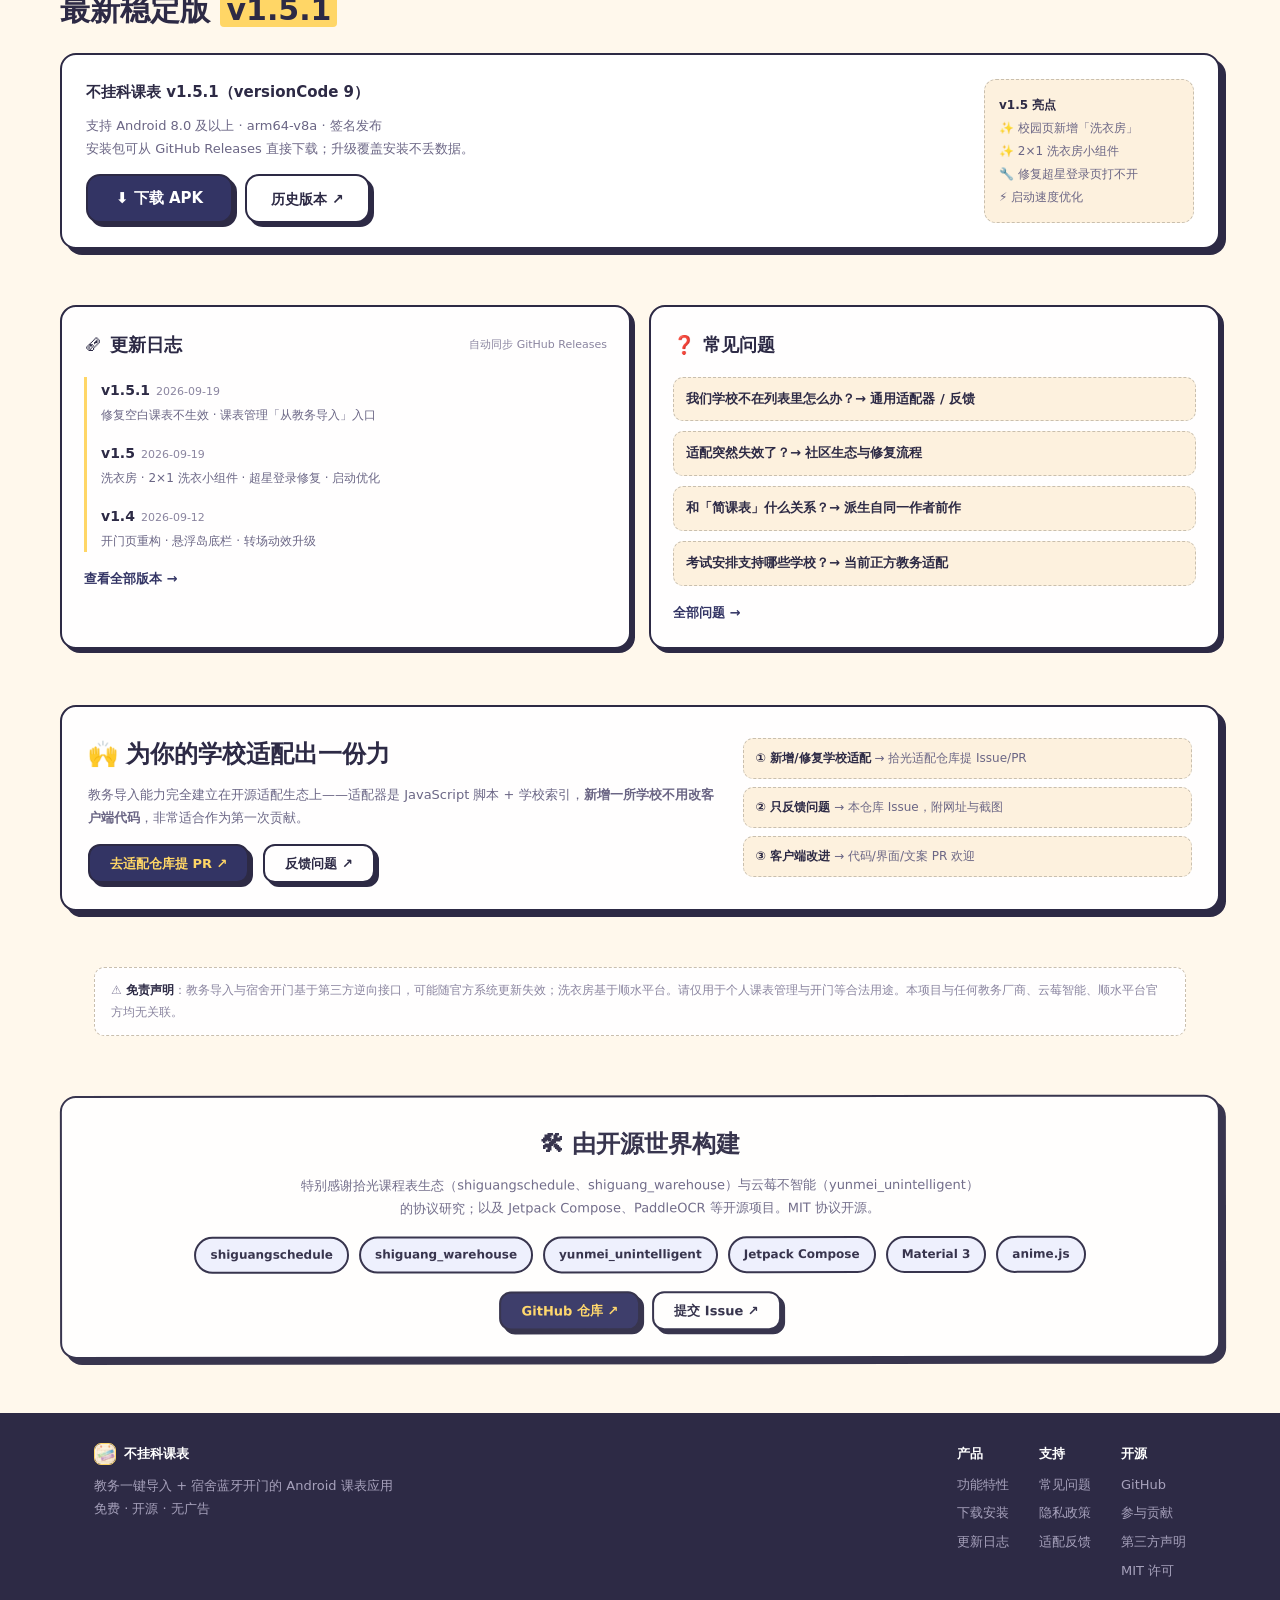
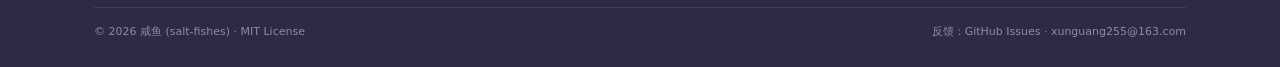
==== commit 70b12993: "fix(website): 滚动入场弃用 IntersectionObserver，改 scroll 轮询——修复大片元素无入场动画 - 实测 23 个滚动元素中 20 个被裸 opacity 直显、" ====
--- a/website/index.html
+++ b/website/index.html
@@ -315,6 +315,6 @@
 </footer>
 
 <script src="assets/js/anime.min.js?v=4.5.0"></script>
-<script src="assets/js/main.js?v=4"></script>
+<script src="assets/js/main.js?v=5"></script>
 </body>
 </html>
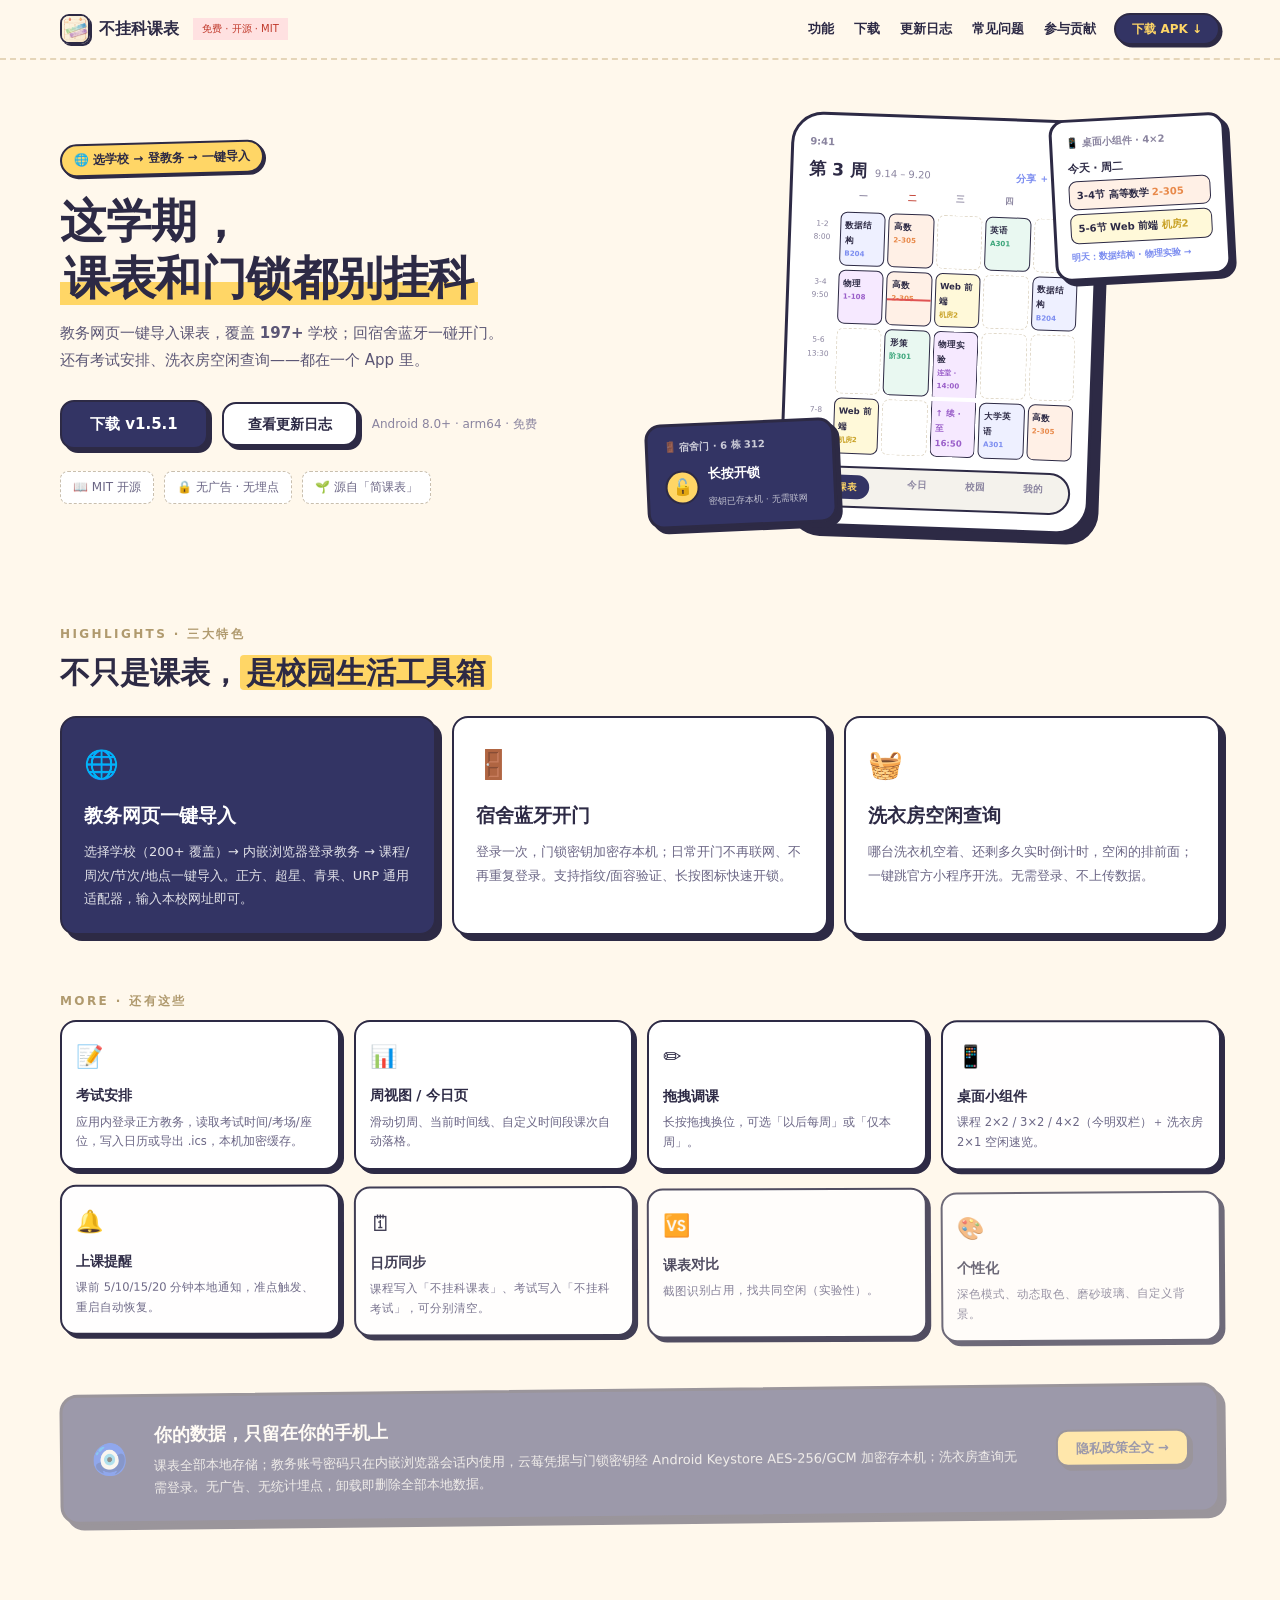
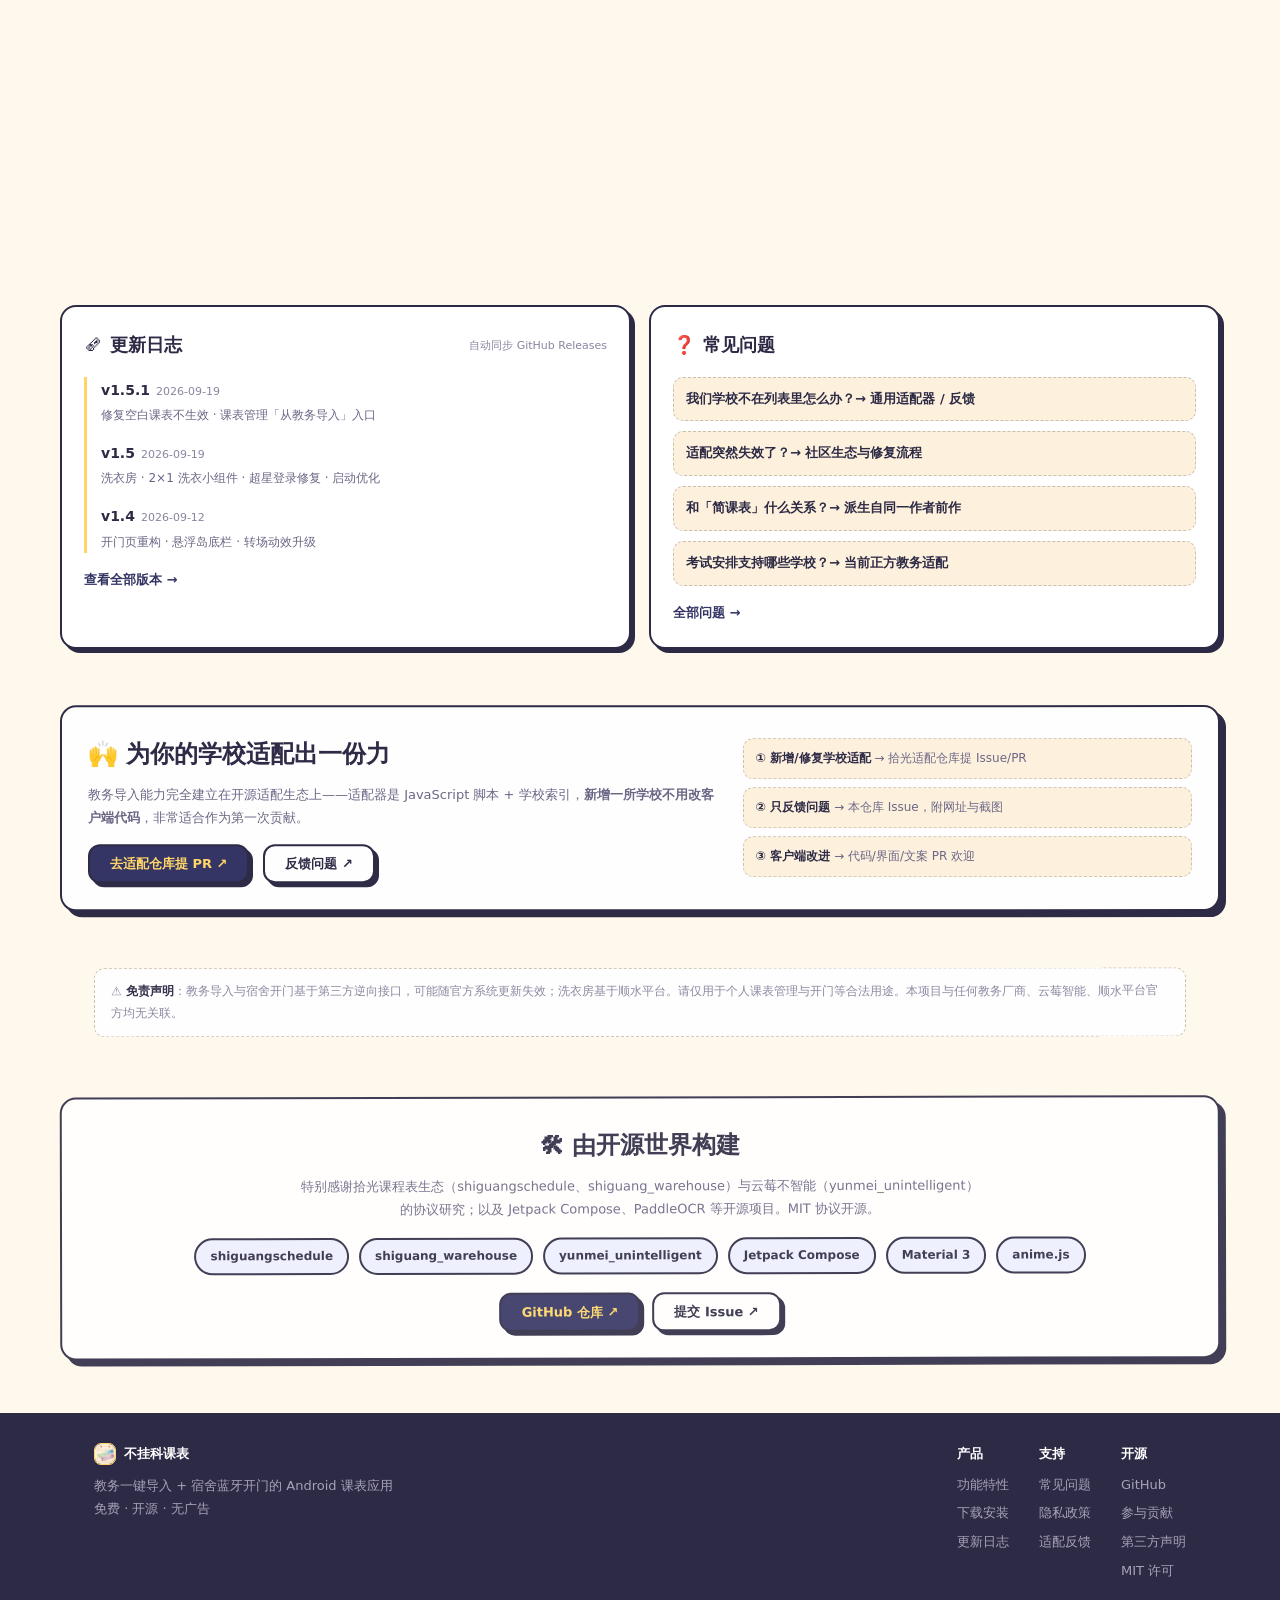
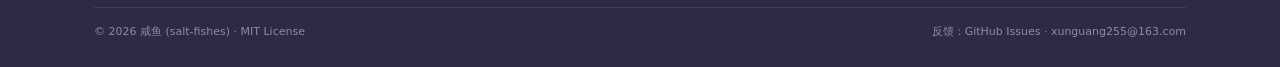
==== commit 5879315c: "fix(website): 手机端布局去堆叠 + 全元素入场动画兜底（v6） - <720px：Hero 两张悬浮卡脱离绝对定位，改为手机贴纸下方顺序排列（实测零重叠零横向溢出）；   导航徽章瘦身、" ====
--- a/website/index.html
+++ b/website/index.html
@@ -11,7 +11,7 @@
 <meta name="theme-color" content="#333464">
 <link rel="icon" type="image/png" href="assets/img/icon-192.png?v=2">
 <link rel="apple-touch-icon" href="assets/img/icon-192.png?v=2">
-<link rel="stylesheet" href="assets/css/main.css?v=2">
+<link rel="stylesheet" href="assets/css/main.css?v=3">
 <script>if(!matchMedia('(prefers-reduced-motion: reduce)').matches){document.documentElement.classList.add('js-anim');setTimeout(function(){if(!window.__siteReady)document.documentElement.classList.remove('js-anim')},5000)}</script>
 </head>
 <body>
@@ -315,6 +315,6 @@
 </footer>
 
 <script src="assets/js/anime.min.js?v=4.5.0"></script>
-<script src="assets/js/main.js?v=5"></script>
+<script src="assets/js/main.js?v=6"></script>
 </body>
 </html>
--- a/website/assets/css/main.css
+++ b/website/assets/css/main.css
@@ -452,18 +452,40 @@
     background: var(--card); border: 2px solid var(--ink); border-radius: 99px;
     padding: 6px 14px; cursor: pointer; box-shadow: 2px 2px 0 var(--ink);
   }
-  .nav-cta { display: none; }
-  .hero-title { font-size: 32px; }
-  .h2 { font-size: 24px; }
-  .feat-grid { grid-template-columns: 1fr; }
+  .nav-cta, .nav-inner .badge-red { display: none; }
+  .hero { gap: 40px; padding-top: 36px; }
+  .hero-title { font-size: 30px; }
+  .h2 { font-size: 24px; margin-bottom: 18px; }
+  .feat-grid { grid-template-columns: 1fr; gap: 16px; }
   .btn, .btn-primary { width: 100%; }
   .hero-cta { flex-direction: column; align-items: stretch; }
   .hero-note { text-align: center; }
+
+  /* 手机端 Hero 右侧：悬浮卡脱离绝对定位、改为手机下方顺序排列，杜绝三块叠压 */
+  .hero-art { flex-direction: column; align-items: center; gap: 16px; margin-top: 0; }
+  .phone { width: min(300px, 100%); transform: rotate(0); }
+  .float-card {
+    position: static; transform: none !important;
+    width: min(300px, 100%); box-shadow: 4px 4px 0 var(--ink);
+  }
+  .float-widget { right: auto; top: auto; }
+  .float-door { left: auto; bottom: auto; }
+
+  /* 区块呼吸感 */
+  .section { padding: 38px 0 8px; }
+  .hl-grid { gap: 16px; }
+  .duo { gap: 16px; }
+  .privacy-band { margin-top: 34px; padding: 18px 18px; }
+  .dl-card, .contribute, .credits-card, .panel { padding: 18px 16px; }
+
+  /* 隐私页表格收紧，防止挤爆 */
+  .pp table { font-size: 12px; }
+  .pp th, .pp td { padding: 6px 8px; }
+  .pp h2 { margin-top: 26px; }
+
   /* 移动端：阴影减半、旋转归零 */
   .sticker, .feat, .panel { box-shadow: 3px 3px 0 var(--ink); }
-  .phone { box-shadow: 6px 6px 0 var(--ink); border-width: 3px; width: 280px; }
-  .float-widget { transform: rotate(0); width: 150px; right: 0; }
-  .float-door { transform: rotate(0); width: 168px; left: 0; }
+  .phone { box-shadow: 6px 6px 0 var(--ink); border-width: 3px; }
   .badge { transform: rotate(0); }
   .footer-grid { flex-wrap: wrap; }
   .footer-col { min-width: 120px; }
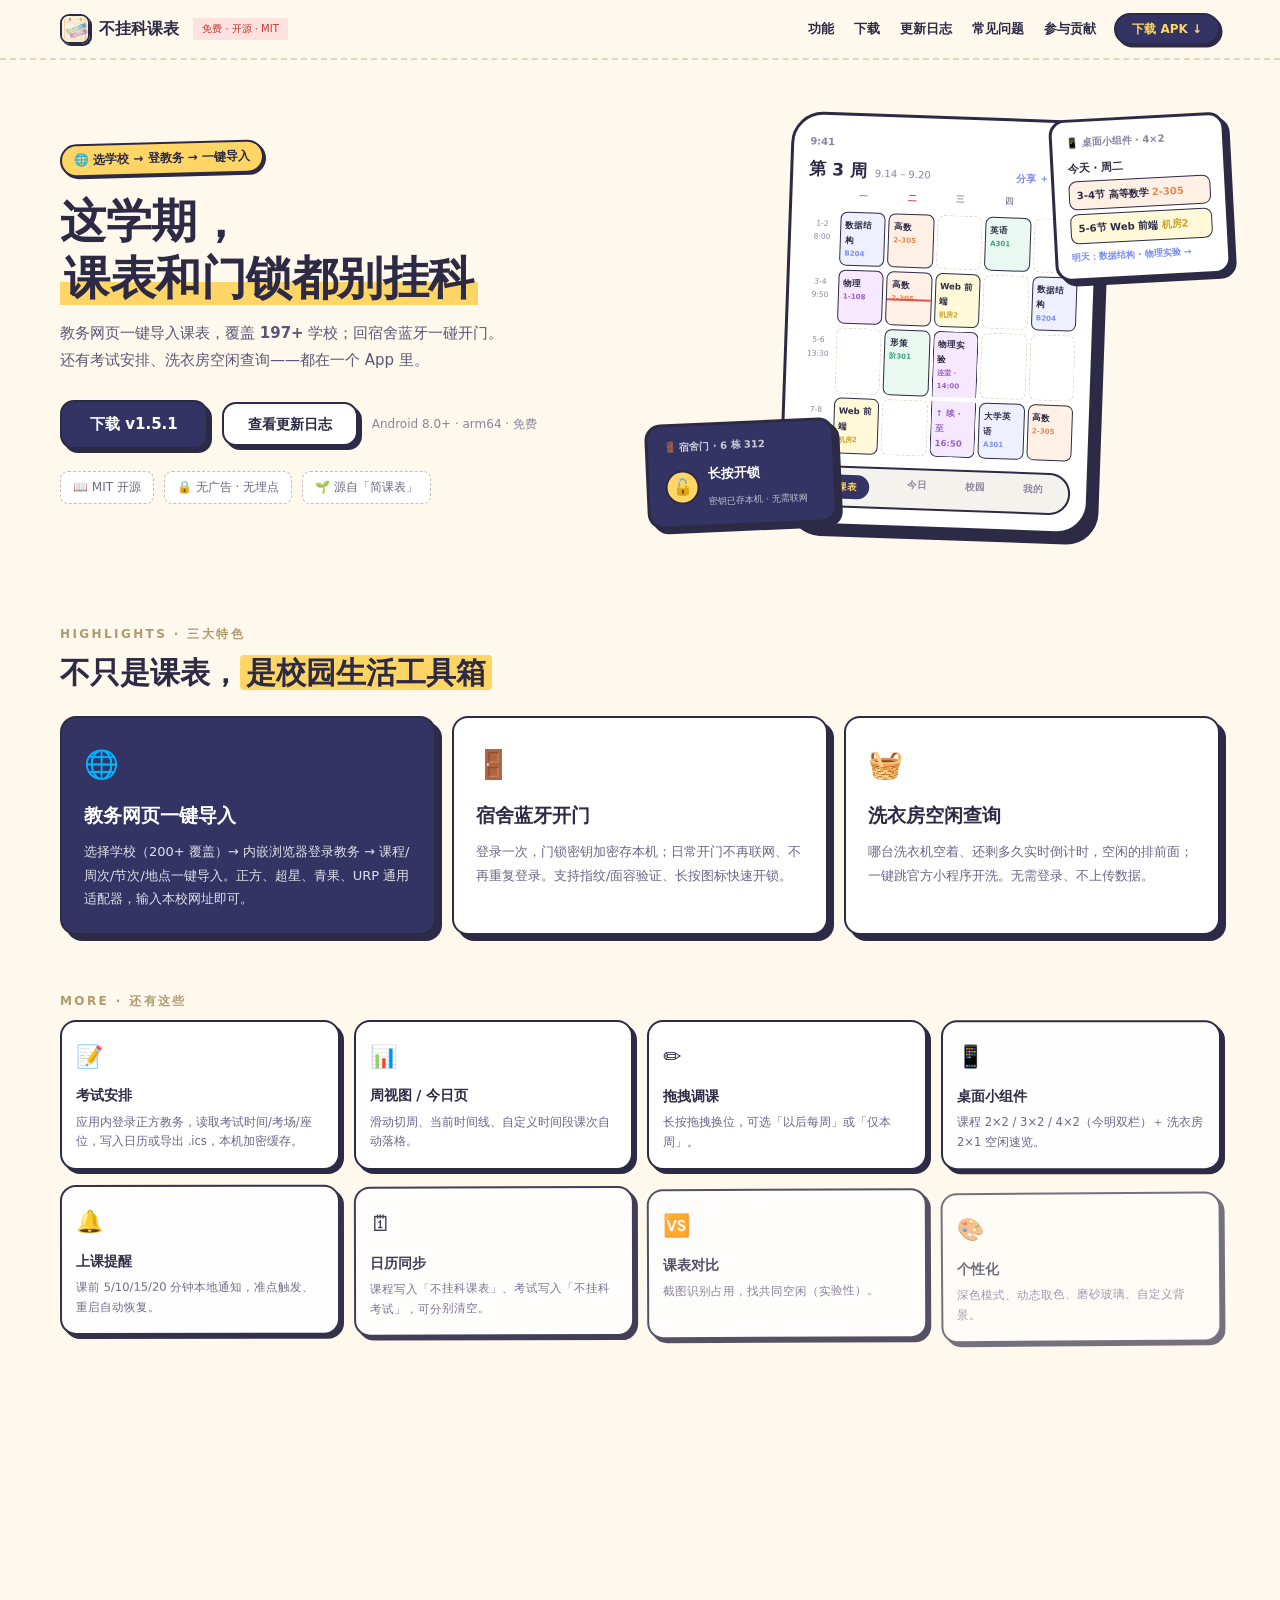
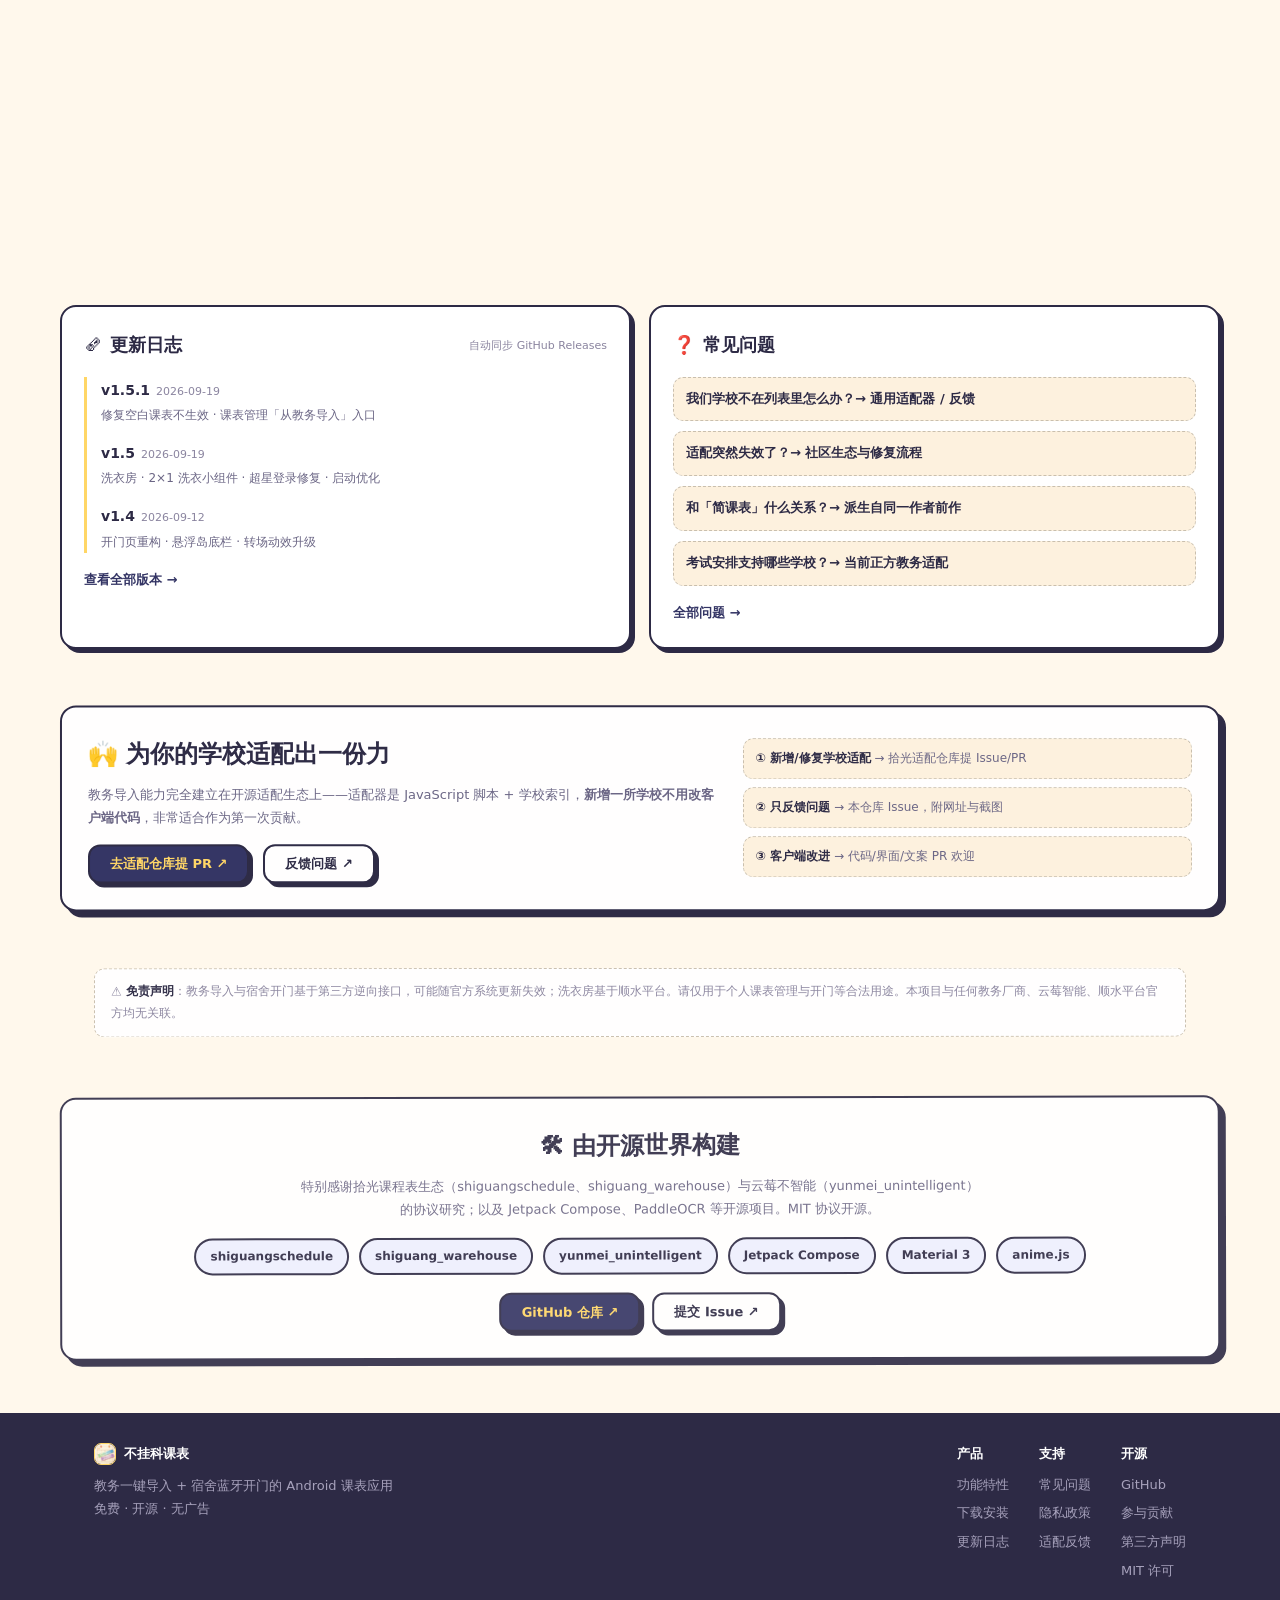
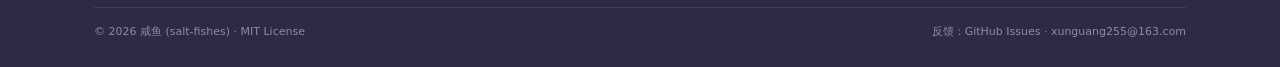
==== commit a60f5257: "feat(website): APK 站内直链下载——三处下载按钮改走服务器，国内直连 - downloads/buguake-v1.5.1.apk 已上服务器（本地 Release 产物 sha25" ====
--- a/website/index.html
+++ b/website/index.html
@@ -48,7 +48,7 @@
     <p class="hero-desc anim">教务网页一键导入课表，覆盖 <strong data-count="200">200+</strong> 学校；回宿舍蓝牙一碰开门。<br>
       还有考试安排、洗衣房空闲查询——都在一个 App 里。</p>
     <div class="hero-cta anim">
-      <a class="btn btn-primary" href="https://github.com/salt-fishes/buguake-timetable/releases/latest" data-latest-download>下载 v1.5.1</a>
+      <a class="btn btn-primary" href="downloads/buguake-v1.5.1.apk" data-latest-download>下载 v1.5.1</a>
       <a class="btn" href="changelog.html">查看更新日志</a>
       <span class="hero-note">Android 8.0+ · arm64 · 免费</span>
     </div>
@@ -197,9 +197,9 @@
     <div class="dl-main">
       <p class="dl-title">不挂科课表 <span data-latest-text>v1.5.1</span>（versionCode 9）</p>
       <p class="dl-desc">支持 Android 8.0 及以上 · arm64-v8a · 签名发布<br>
-        安装包可从 GitHub Releases 直接下载；升级覆盖安装不丢数据。</p>
+        本站服务器直接下载（国内直连，无需访问 GitHub）；历史版本见右侧「历史版本」；覆盖安装不丢数据。</p>
       <div class="dl-actions">
-        <a class="btn btn-primary" href="https://github.com/salt-fishes/buguake-timetable/releases/latest" data-latest-download>⬇ 下载 APK</a>
+        <a class="btn btn-primary" href="downloads/buguake-v1.5.1.apk" data-latest-download>⬇ 下载 APK</a>
         <a class="btn" href="https://github.com/salt-fishes/buguake-timetable/releases">历史版本 ↗</a>
       </div>
     </div>
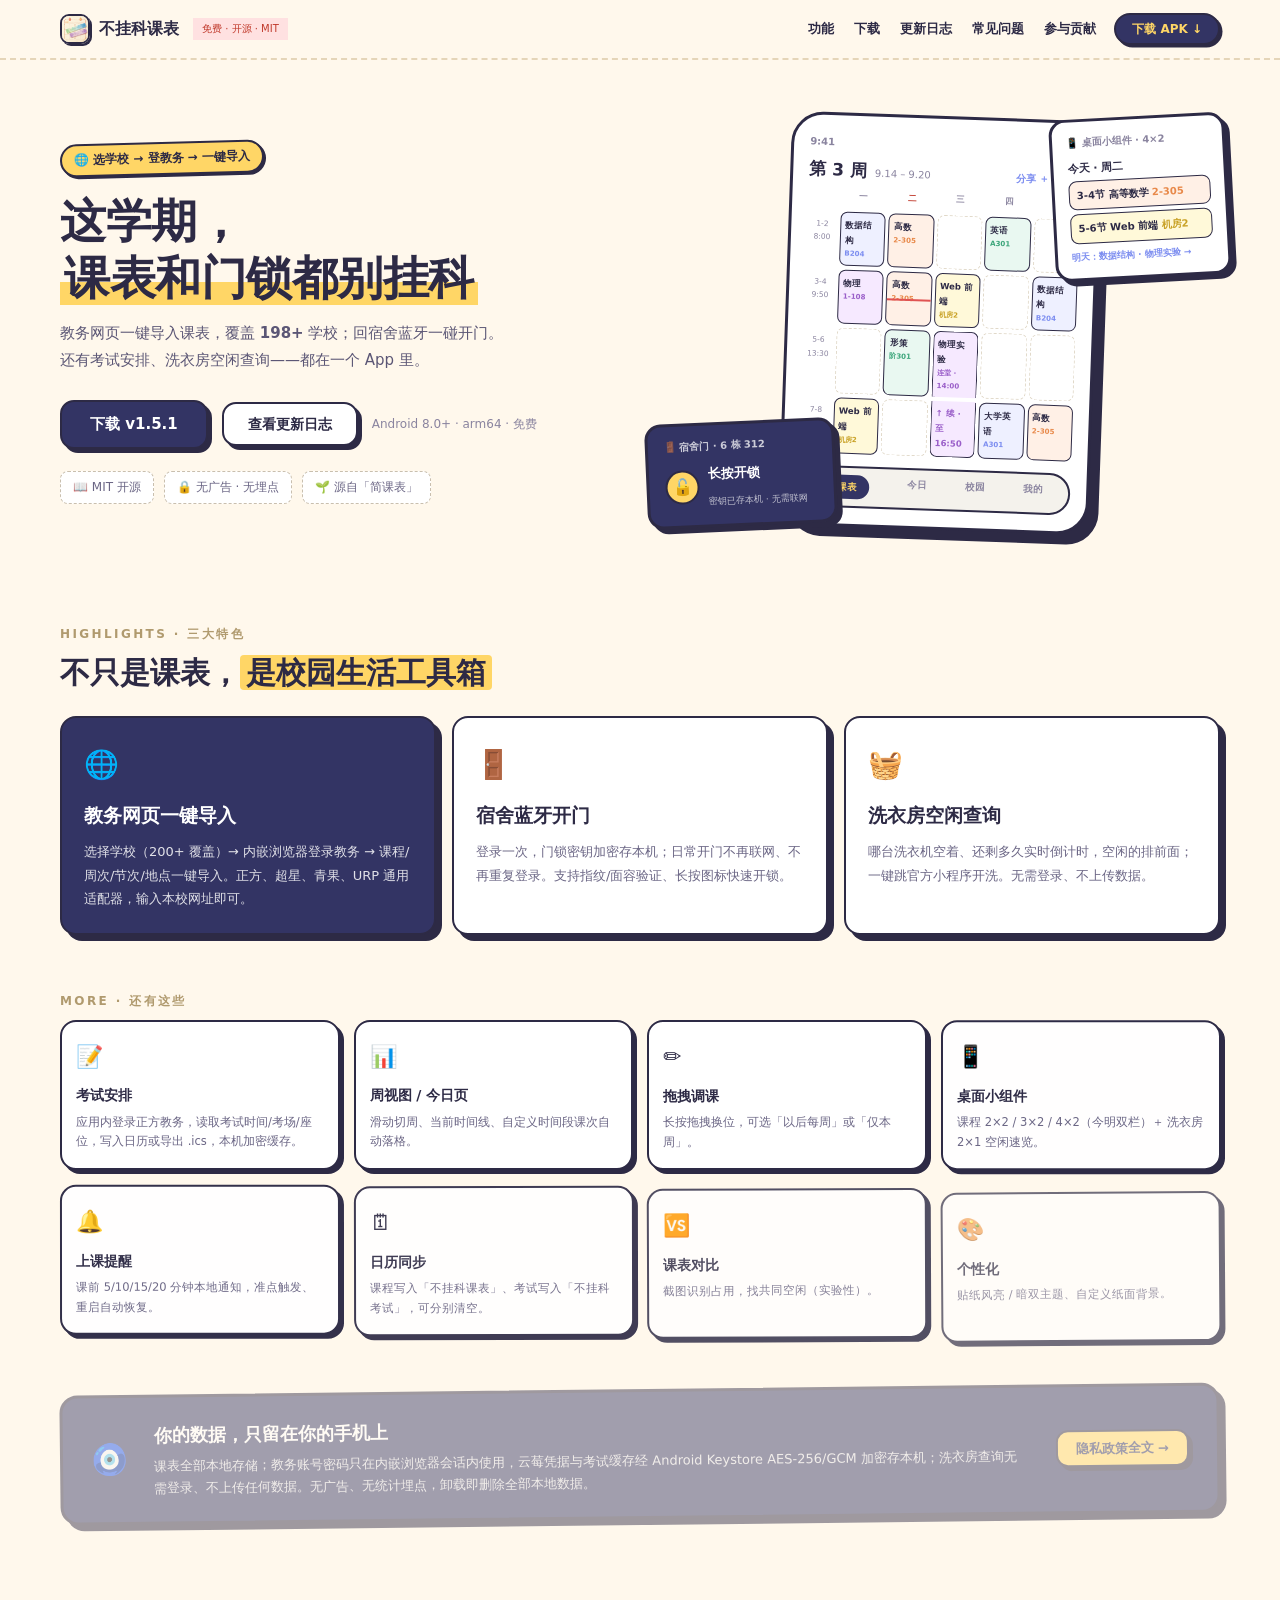
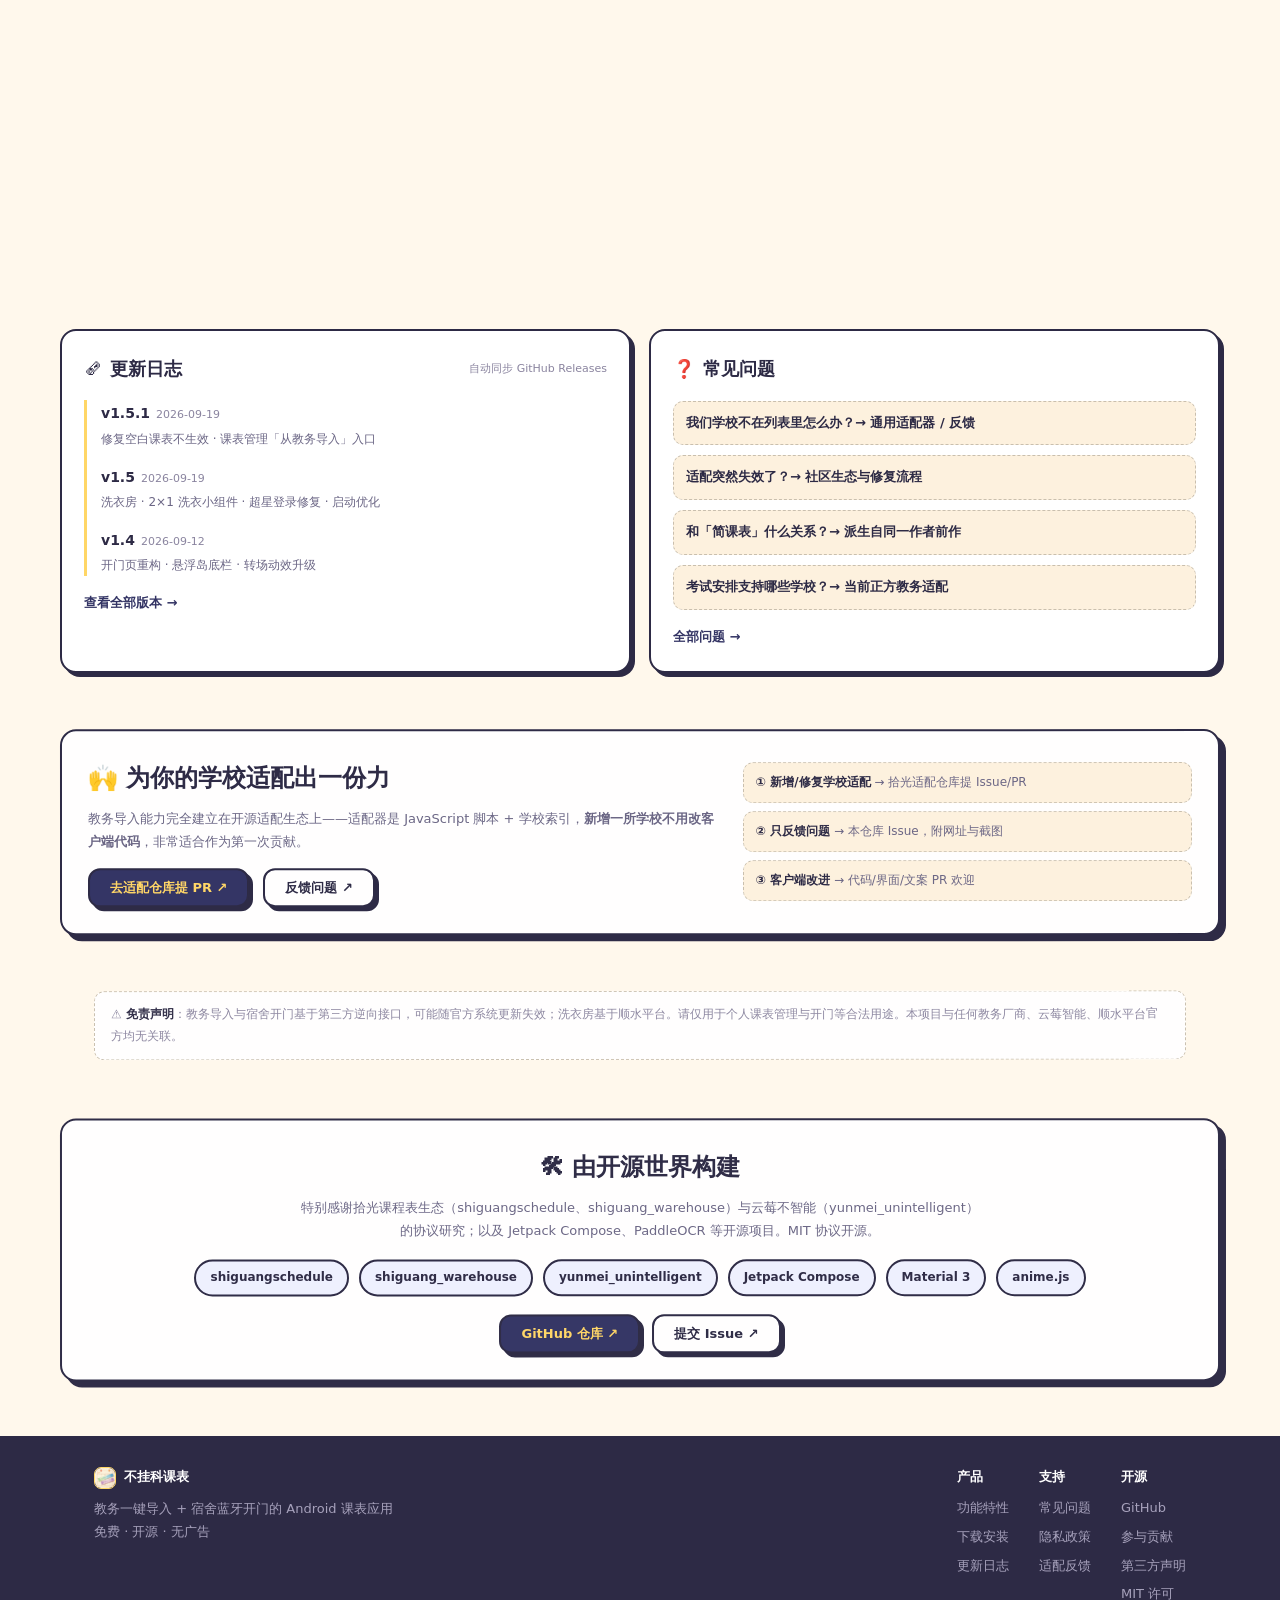
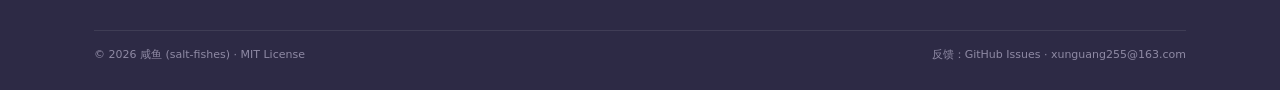
==== commit e90789c1: "docs: 清理已完成/过时文档；官网与隐私政策同步 v1.6（贴纸风/按日期调课/纸绘图标/暗色可读性修复） - 删除已执行的开发方案（性能优化、贴纸风改版）与一次性调研文档（适配名单对比） - 删" ====
--- a/website/index.html
+++ b/website/index.html
@@ -175,7 +175,7 @@
     <article class="feat sticker anim"><div class="icon">🆚</div><h3>课表对比</h3>
       <p>截图识别占用，找共同空闲（实验性）。</p></article>
     <article class="feat sticker anim"><div class="icon">🎨</div><h3>个性化</h3>
-      <p>深色模式、动态取色、磨砂玻璃、自定义背景。</p></article>
+      <p>贴纸风亮 / 暗双主题、自定义纸面背景。</p></article>
   </div>
 
   <!-- 隐私横幅 -->
@@ -183,7 +183,7 @@
     <div class="icon">🧿</div>
     <div class="pb-body">
       <h3>你的数据，只留在你的手机上</h3>
-      <p>课表全部本地存储；教务账号密码只在内嵌浏览器会话内使用，云莓凭据与门锁密钥经 Android Keystore AES-256/GCM 加密存本机；洗衣房查询无需登录。无广告、无统计埋点，卸载即删除全部本地数据。</p>
+      <p>课表全部本地存储；教务账号密码只在内嵌浏览器会话内使用，云莓凭据与考试缓存经 Android Keystore AES-256/GCM 加密存本机；洗衣房查询无需登录、不上传任何数据。无广告、无统计埋点，卸载即删除全部本地数据。</p>
     </div>
     <a class="btn" href="privacy.html">隐私政策全文 →</a>
   </div>
@@ -197,7 +197,8 @@
     <div class="dl-main">
       <p class="dl-title">不挂科课表 <span data-latest-text>v1.5.1</span>（versionCode 9）</p>
       <p class="dl-desc">支持 Android 8.0 及以上 · arm64-v8a · 签名发布<br>
-        本站服务器直接下载（国内直连，无需访问 GitHub）；历史版本见右侧「历史版本」；覆盖安装不丢数据。</p>
+        本站服务器直接下载（国内直连，无需访问 GitHub）；历史版本见右侧「历史版本」；覆盖安装不丢数据。<br>
+        📌 v1.6（贴纸风界面改版 · 按日期调课）开发中，进度见 <a href="https://github.com/salt-fishes/buguake-timetable">GitHub main 分支</a>。</p>
       <div class="dl-actions">
         <a class="btn btn-primary" href="downloads/buguake-v1.5.1.apk" data-latest-download>⬇ 下载 APK</a>
         <a class="btn" href="https://github.com/salt-fishes/buguake-timetable/releases">历史版本 ↗</a>
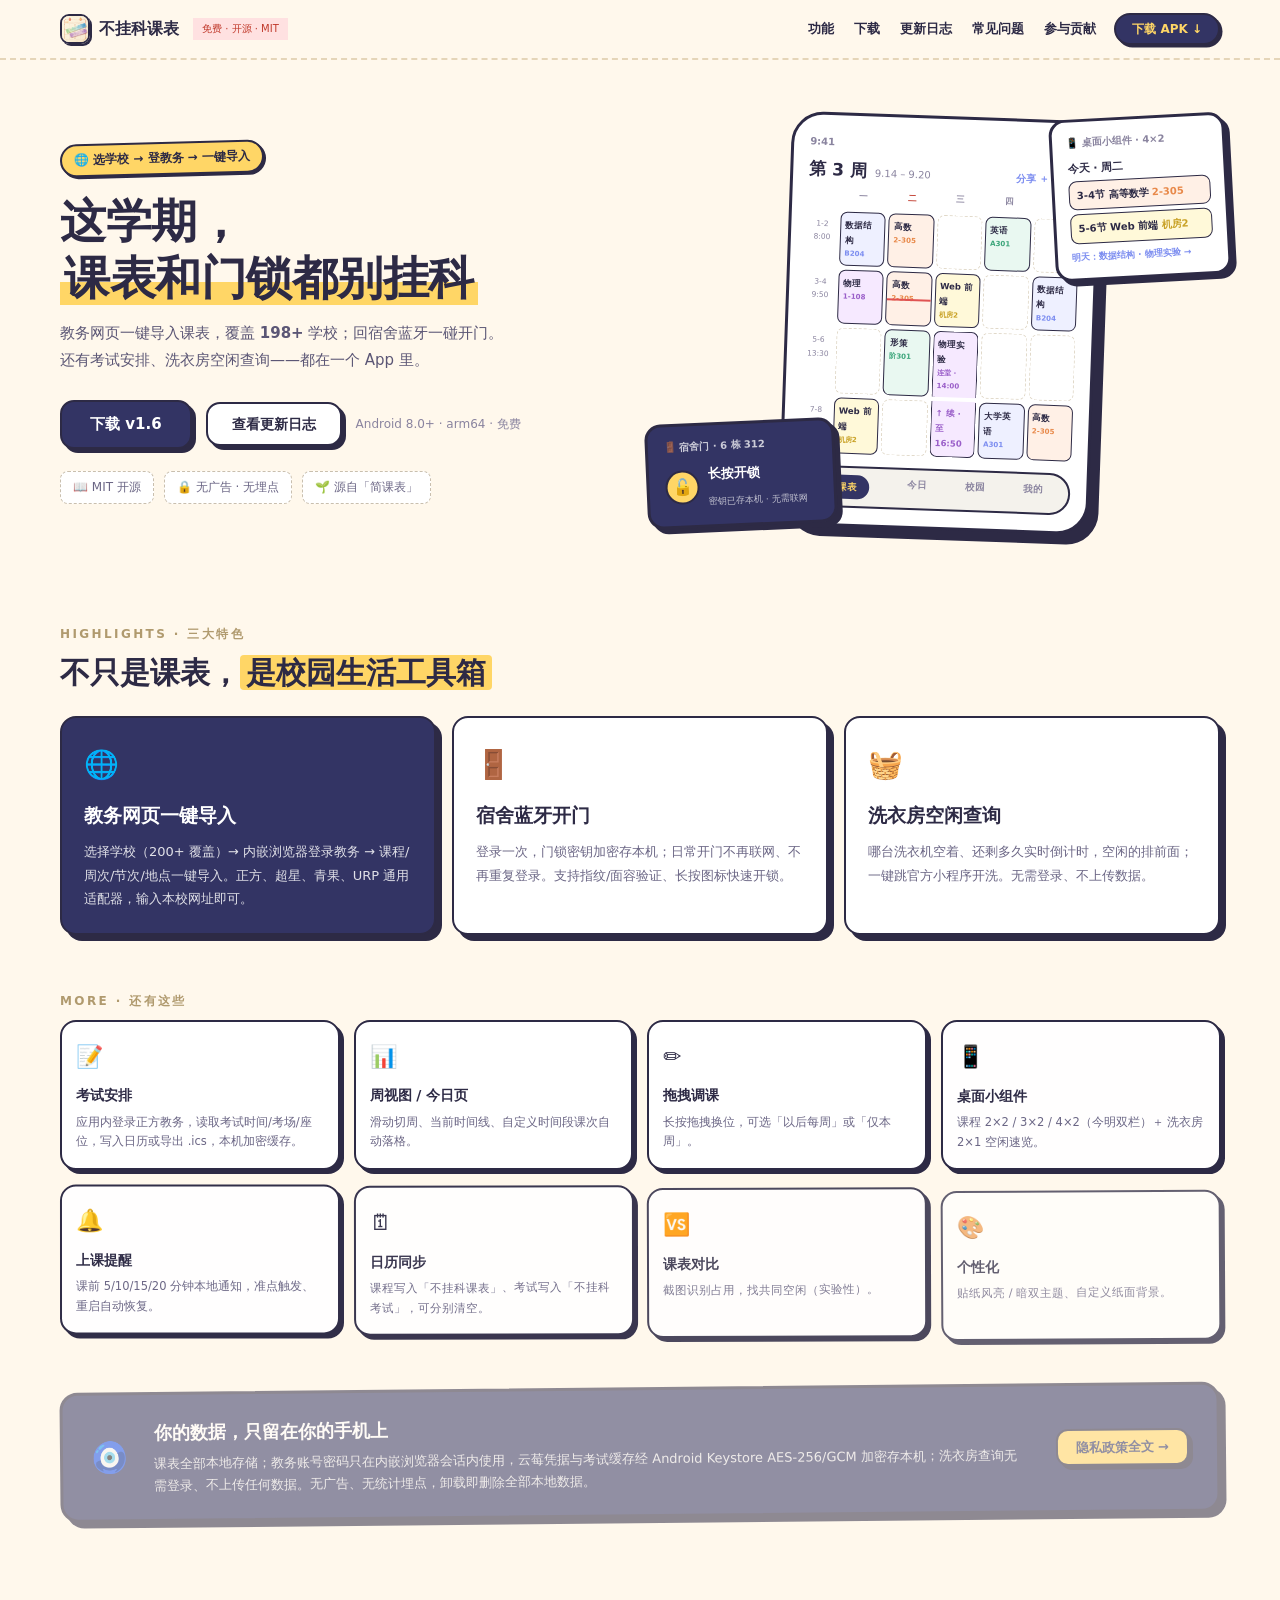
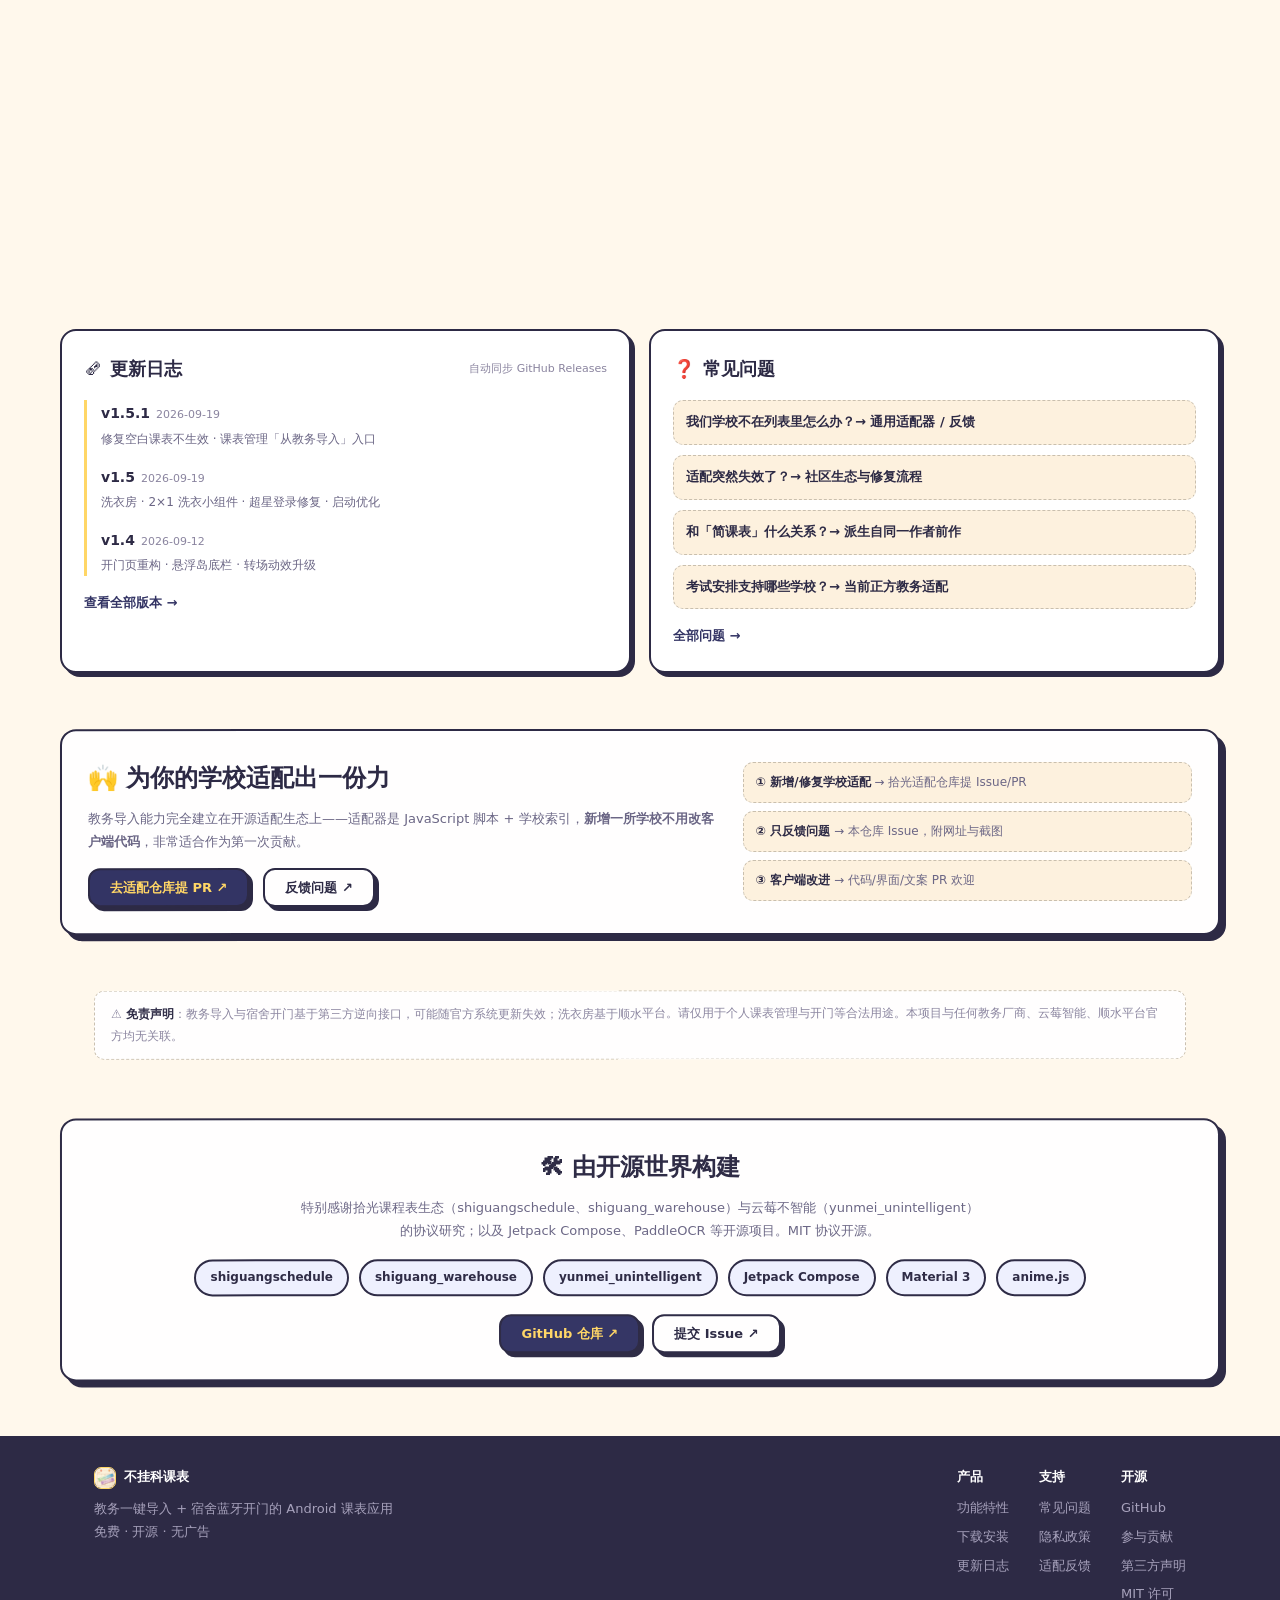
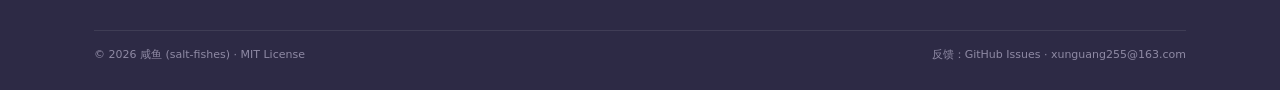
==== commit 2d4805d0: "chore(website): 同步 v1.6——changelog/版本号/下载直链" ====
--- a/website/index.html
+++ b/website/index.html
@@ -48,7 +48,7 @@
     <p class="hero-desc anim">教务网页一键导入课表，覆盖 <strong data-count="200">200+</strong> 学校；回宿舍蓝牙一碰开门。<br>
       还有考试安排、洗衣房空闲查询——都在一个 App 里。</p>
     <div class="hero-cta anim">
-      <a class="btn btn-primary" href="downloads/buguake-v1.5.1.apk" data-latest-download>下载 v1.5.1</a>
+      <a class="btn btn-primary" href="downloads/buguake-v1.6.apk" data-latest-download>下载 v1.6</a>
       <a class="btn" href="changelog.html">查看更新日志</a>
       <span class="hero-note">Android 8.0+ · arm64 · 免费</span>
     </div>
@@ -195,12 +195,12 @@
   <h2 class="h2 anim">最新稳定版 <span class="ver-badge" data-latest-badge>v1.5.1</span></h2>
   <div class="dl-card sticker sticker-lg anim">
     <div class="dl-main">
-      <p class="dl-title">不挂科课表 <span data-latest-text>v1.5.1</span>（versionCode 9）</p>
+      <p class="dl-title">不挂科课表 <span data-latest-text>v1.5.1</span>（versionCode 10）</p>
       <p class="dl-desc">支持 Android 8.0 及以上 · arm64-v8a · 签名发布<br>
         本站服务器直接下载（国内直连，无需访问 GitHub）；历史版本见右侧「历史版本」；覆盖安装不丢数据。<br>
         📌 v1.6（贴纸风界面改版 · 按日期调课）开发中，进度见 <a href="https://github.com/salt-fishes/buguake-timetable">GitHub main 分支</a>。</p>
       <div class="dl-actions">
-        <a class="btn btn-primary" href="downloads/buguake-v1.5.1.apk" data-latest-download>⬇ 下载 APK</a>
+        <a class="btn btn-primary" href="downloads/buguake-v1.6.apk" data-latest-download>⬇ 下载 APK</a>
         <a class="btn" href="https://github.com/salt-fishes/buguake-timetable/releases">历史版本 ↗</a>
       </div>
     </div>
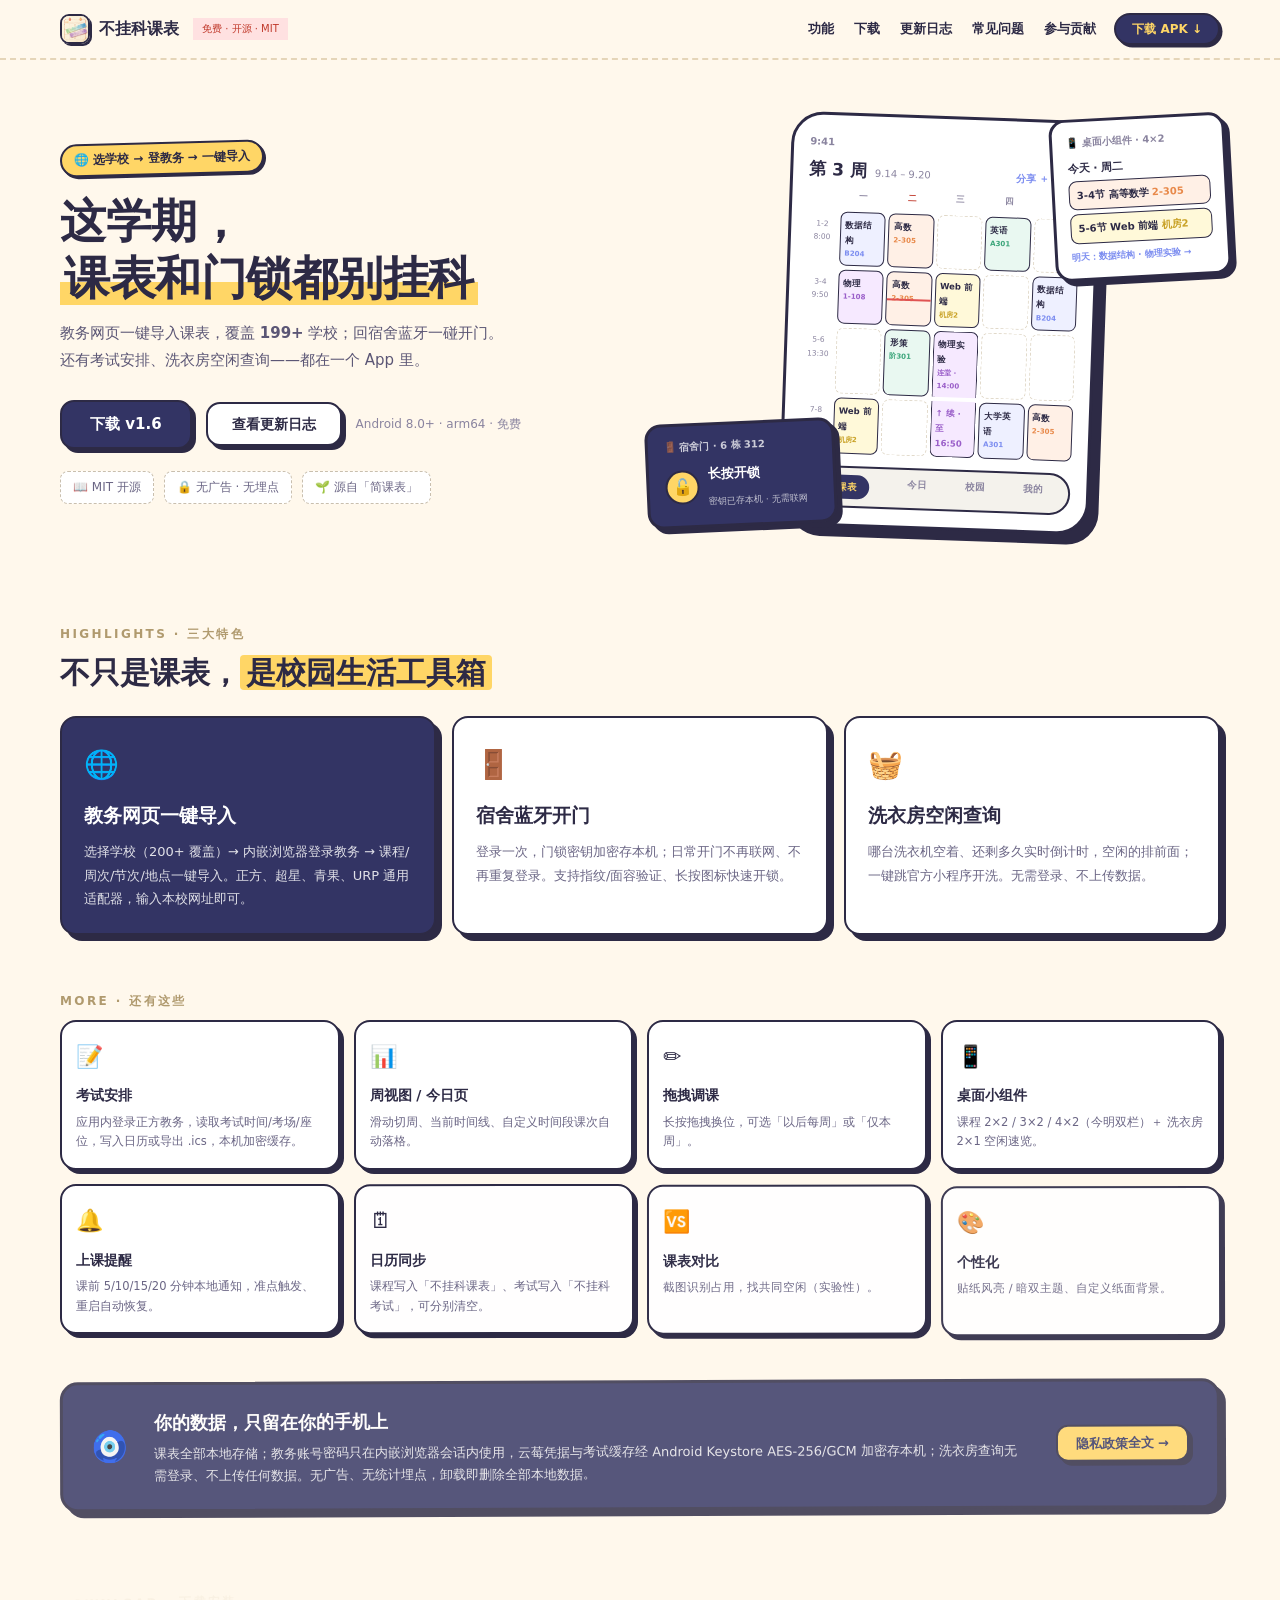
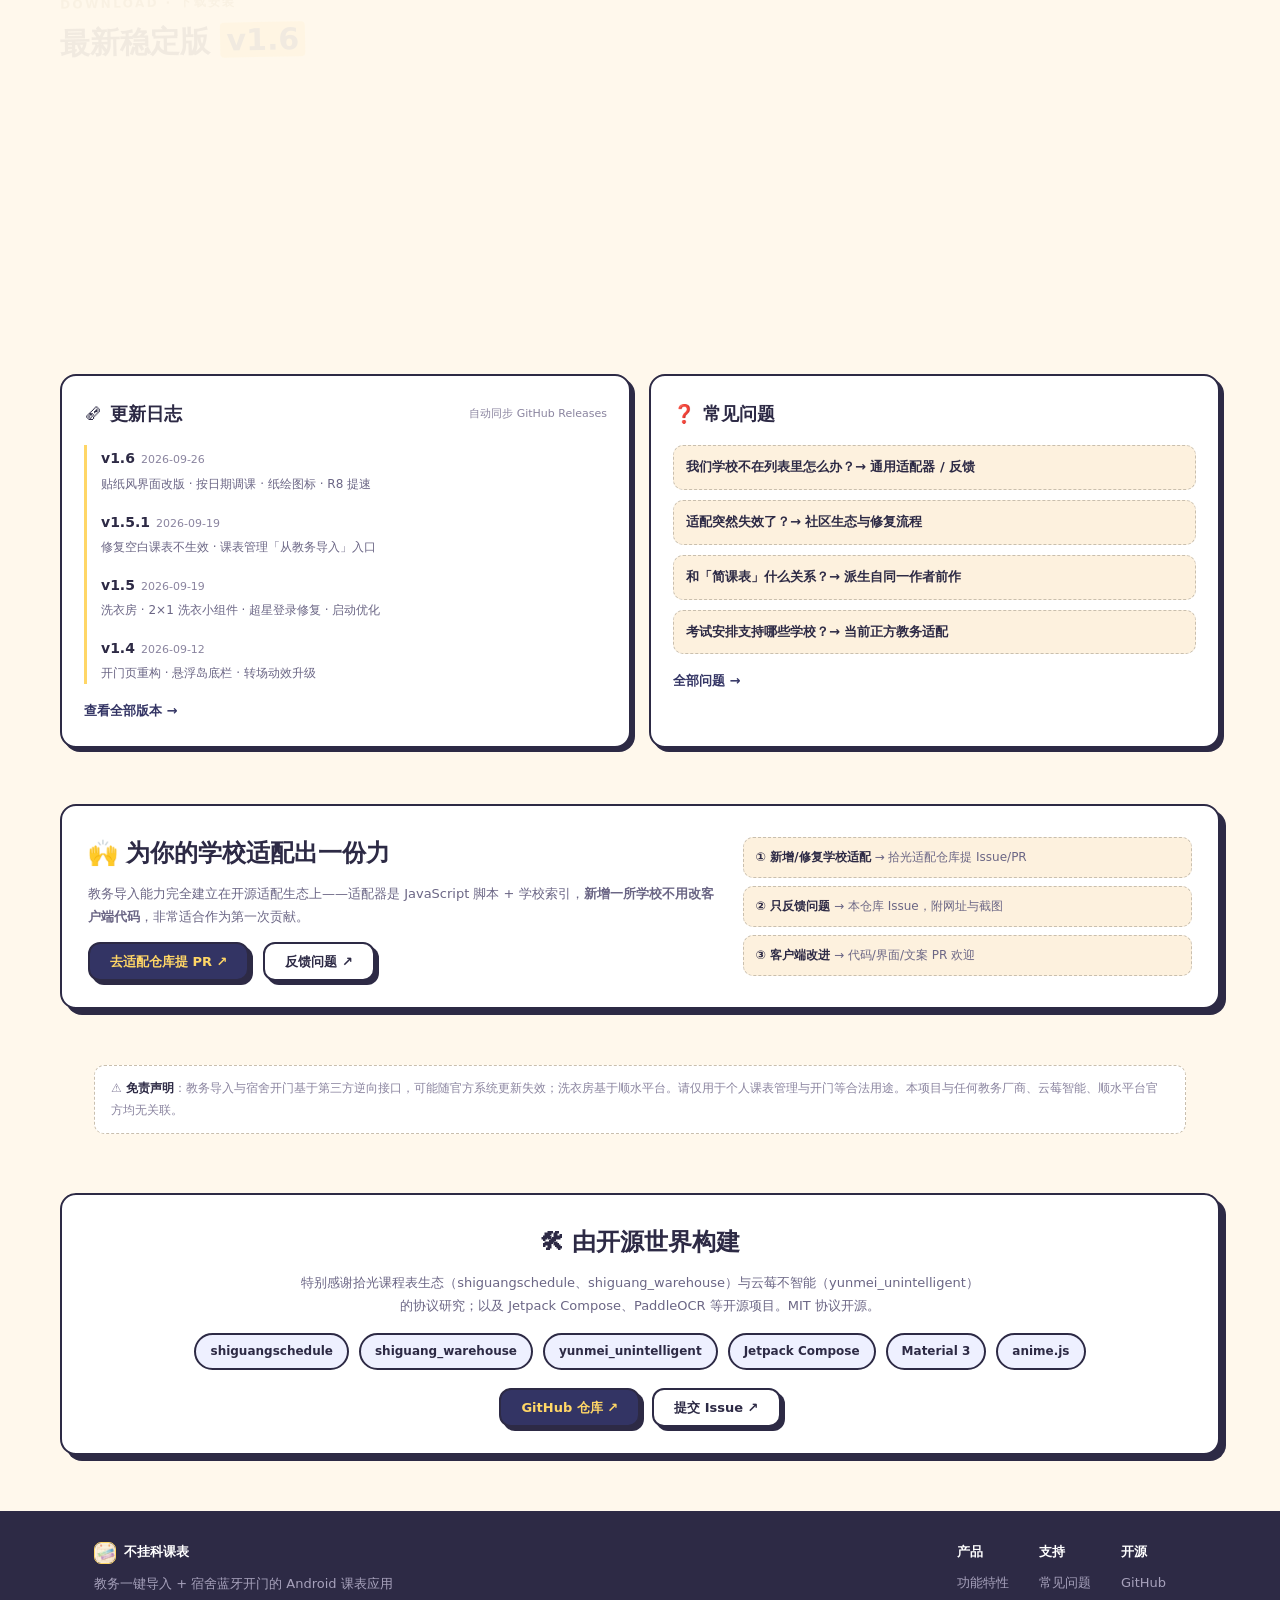
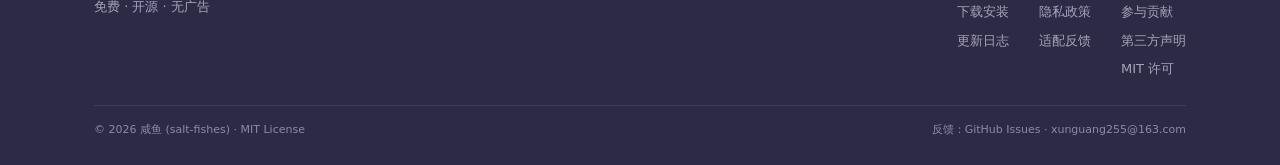
==== commit 8fd2d4ac: "fix(website): sync.ps1 版本注入兼容裸属性写法；首页静态版本兜底更新为 v1.6" ====
--- a/website/index.html
+++ b/website/index.html
@@ -192,10 +192,10 @@
 <!-- ===== 下载 ===== -->
 <section class="wrap section" id="download">
   <p class="eyebrow anim">DOWNLOAD · 下载安装</p>
-  <h2 class="h2 anim">最新稳定版 <span class="ver-badge" data-latest-badge>v1.5.1</span></h2>
+  <h2 class="h2 anim">最新稳定版 <span class="ver-badge" data-latest-badge>v1.6</span></h2>
   <div class="dl-card sticker sticker-lg anim">
     <div class="dl-main">
-      <p class="dl-title">不挂科课表 <span data-latest-text>v1.5.1</span>（versionCode 10）</p>
+      <p class="dl-title">不挂科课表 <span data-latest-text>v1.6</span>（versionCode 10）</p>
       <p class="dl-desc">支持 Android 8.0 及以上 · arm64-v8a · 签名发布<br>
         本站服务器直接下载（国内直连，无需访问 GitHub）；历史版本见右侧「历史版本」；覆盖安装不丢数据。<br>
         📌 v1.6（贴纸风界面改版 · 按日期调课）开发中，进度见 <a href="https://github.com/salt-fishes/buguake-timetable">GitHub main 分支</a>。</p>
@@ -205,11 +205,11 @@
       </div>
     </div>
     <aside class="dl-notes">
-      <b>v1.5 亮点</b><br>
-      ✨ 校园页新增「洗衣房」<br>
-      ✨ 2×1 洗衣房小组件<br>
-      🔧 修复超星登录页打不开<br>
-      ⚡ 启动速度优化
+      <b>v1.6 亮点</b><br>
+      🎨 全新「校园贴纸风」界面（亮/暗双主题）<br>
+      📐 课表去网格线 · 全部图标纸绘重绘<br>
+      📅 新增按日期调课（支持跨周）<br>
+      ⚡ R8 体积压缩：12MB → 2.5MB
     </aside>
   </div>
 </section>
@@ -220,6 +220,8 @@
     <div class="panel sticker anim">
       <div class="panel-head"><span class="icon">🗞</span><h3>更新日志</h3><span class="meta">自动同步 GitHub Releases</span></div>
       <div class="log-list" id="logPreview">
+        <div class="log-item"><span class="ver">v1.6</span><span class="date">2026-09-26</span>
+          <div class="desc">贴纸风界面改版 · 按日期调课 · 纸绘图标 · R8 提速</div></div>
         <div class="log-item"><span class="ver">v1.5.1</span><span class="date">2026-09-19</span>
           <div class="desc">修复空白课表不生效 · 课表管理「从教务导入」入口</div></div>
         <div class="log-item"><span class="ver">v1.5</span><span class="date">2026-09-19</span>
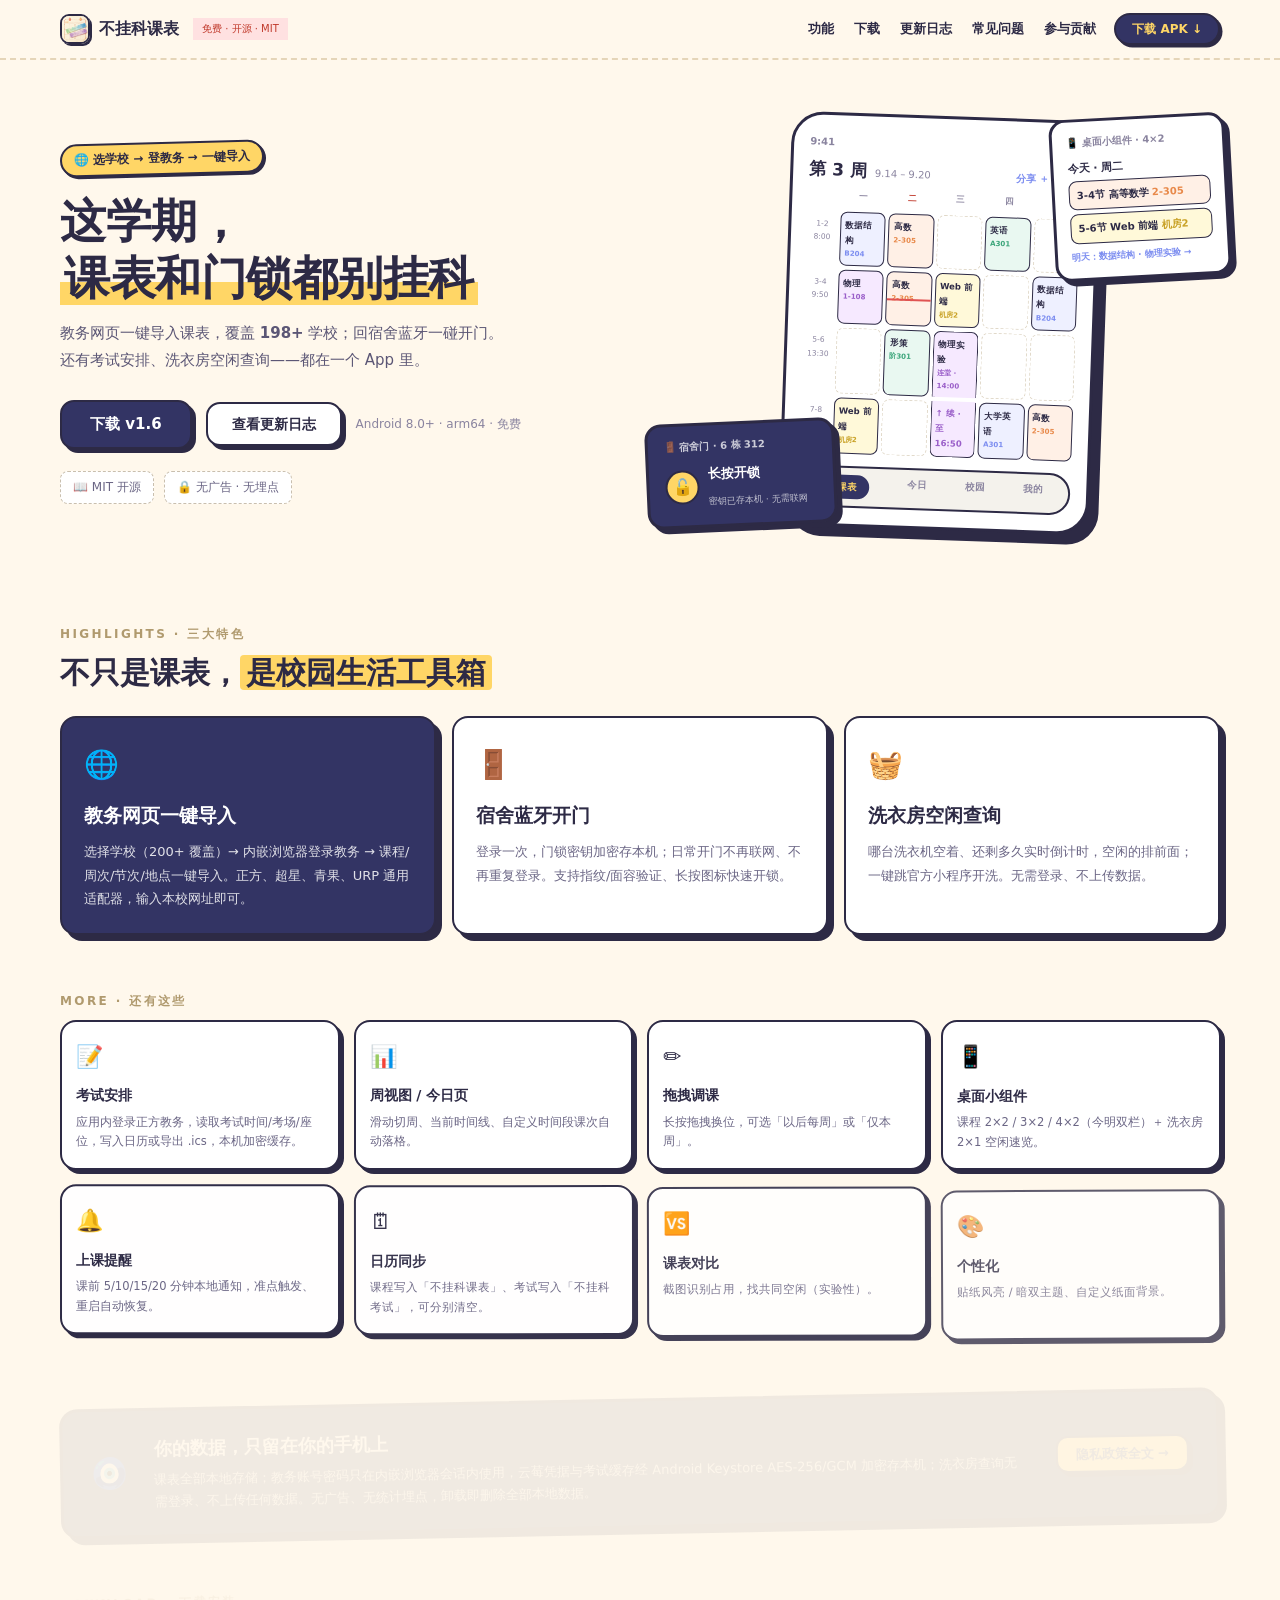
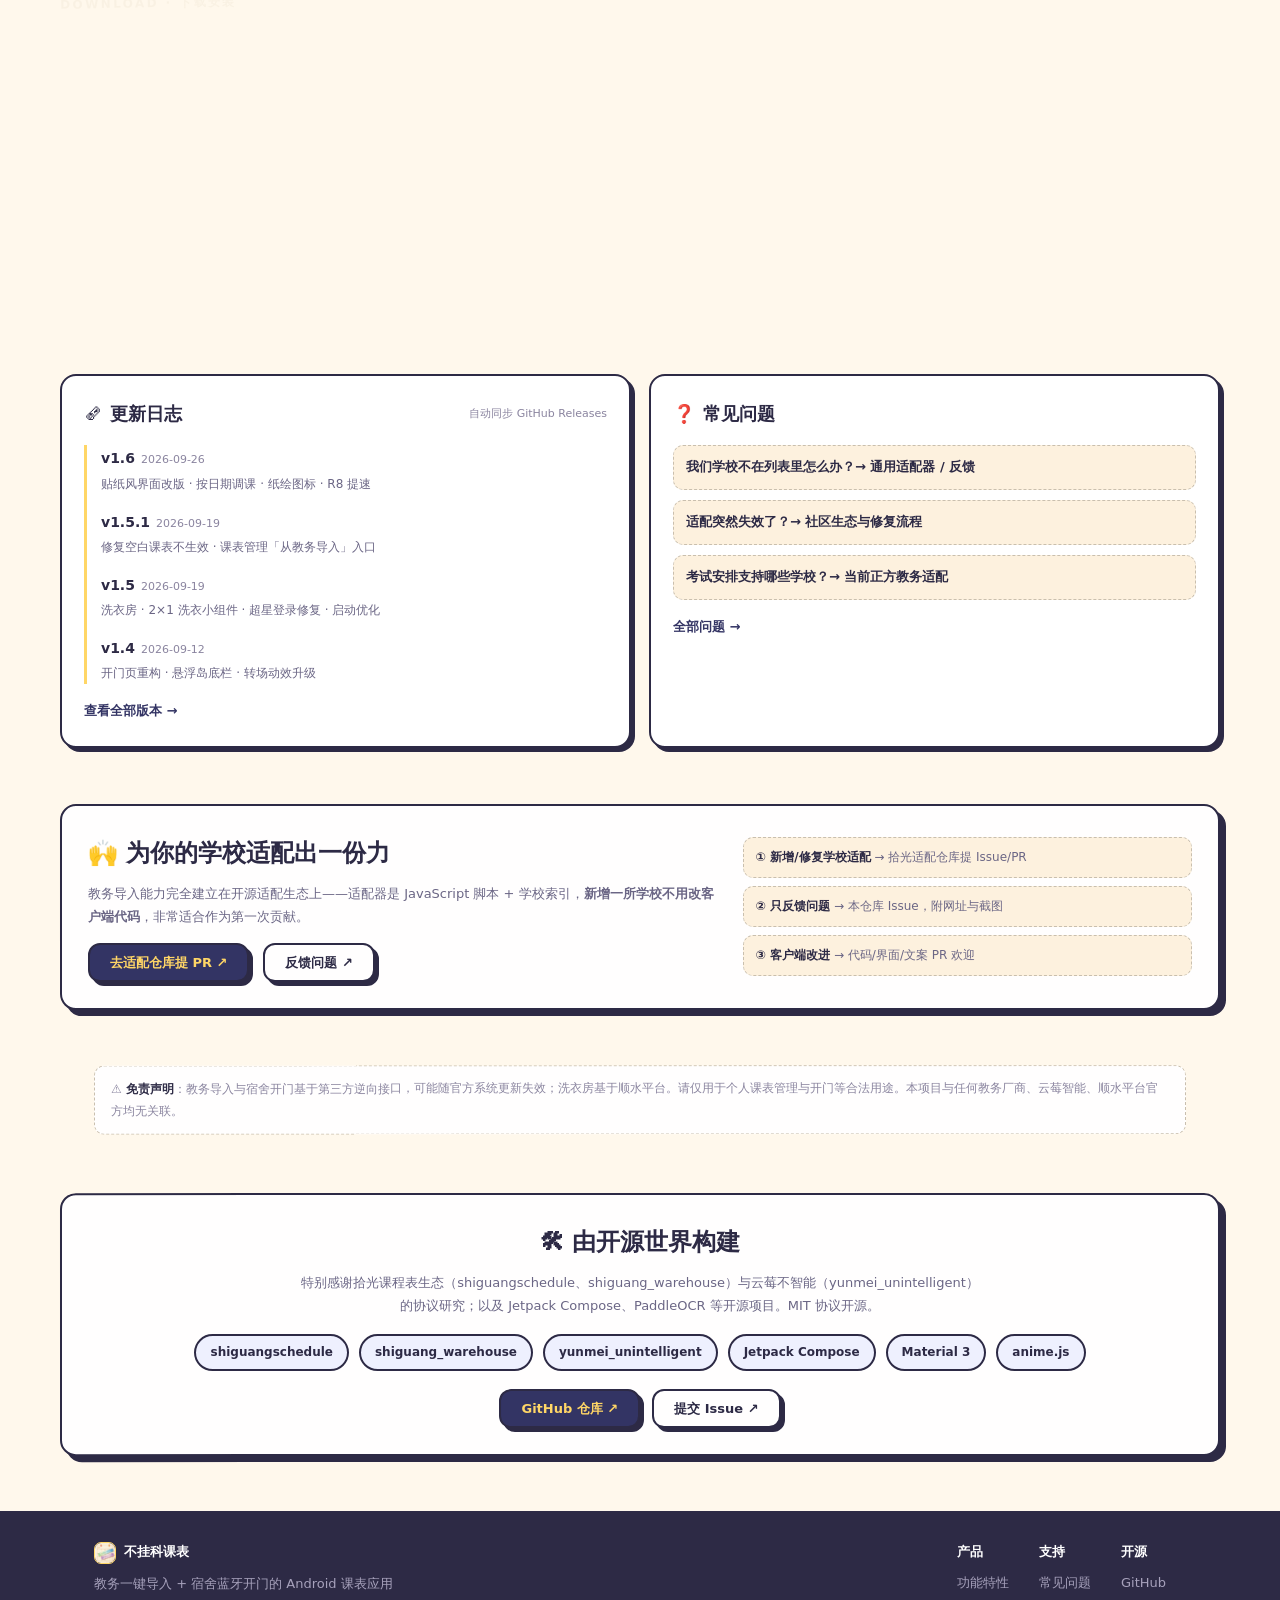
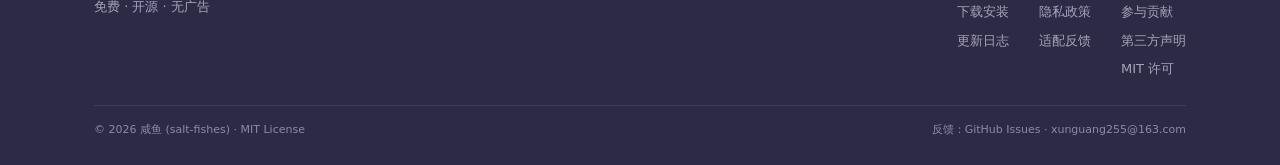
==== commit 0a1ffa0d: "docs(website): 移除「源自简课表」相关描述（hero chip / FAQ q3 / meta 描述）" ====
--- a/website/index.html
+++ b/website/index.html
@@ -55,7 +55,6 @@
     <div class="hero-chips anim">
       <span class="chip">📖 MIT 开源</span>
       <span class="chip">🔒 无广告 · 无埋点</span>
-      <span class="chip">🌱 源自「简课表」</span>
     </div>
   </div>
 
@@ -237,7 +236,6 @@
       <div class="faq-mini">
         <a class="q" href="faq.html#q1">我们学校不在列表里怎么办？→ 通用适配器 / 反馈</a>
         <a class="q" href="faq.html#q2">适配突然失效了？→ 社区生态与修复流程</a>
-        <a class="q" href="faq.html#q3">和「简课表」什么关系？→ 派生自同一作者前作</a>
         <a class="q" href="faq.html#q6">考试安排支持哪些学校？→ 当前正方教务适配</a>
       </div>
       <a class="more-link" href="faq.html">全部问题 →</a>
